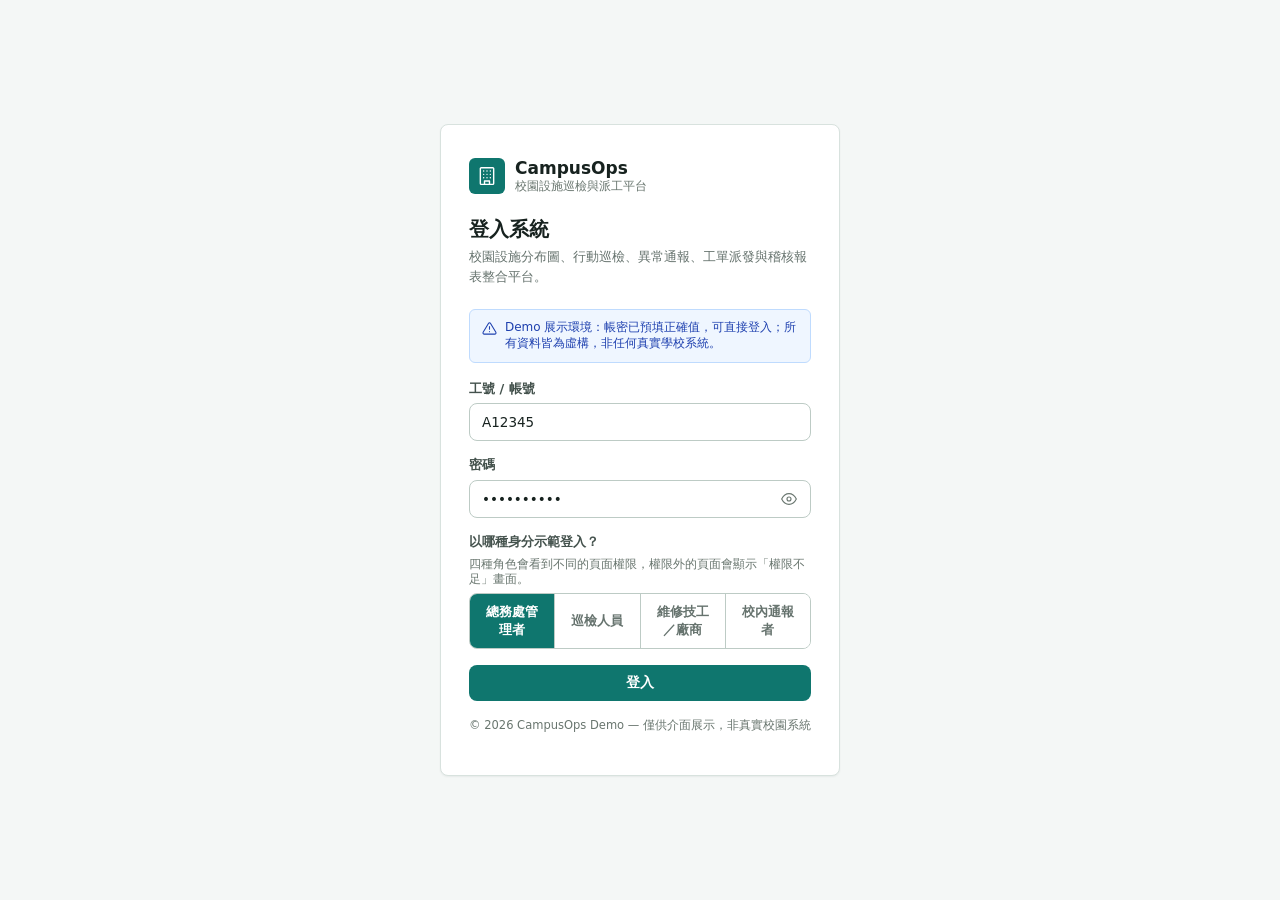
==== dashboard.html @ 9fc0cc45 "Add cache-busting to all shared assets; label mobile form controls Cache busting (all 9 pages, unifi" ====
<!DOCTYPE html>
<html lang="zh-Hant">
<head>
<meta charset="UTF-8">
<meta name="viewport" content="width=device-width, initial-scale=1.0">
<title>營運總覽 — CampusOps</title>
<link rel="icon" href="assets/favicon.svg" type="image/svg+xml">
<link rel="stylesheet" href="css/style.css?v=20260807b">
</head>
<body data-page="dashboard" data-roles="manager">
<a class="skip-link" href="#page-main">跳到主要內容</a>
<div class="app-shell">
  <div id="sidebar-mount"></div>
  <div class="main-col">
    <header class="topbar" id="topbar-mount" data-title="營運總覽" data-breadcrumb="Dashboard"></header>
    <div id="demo-banner-mount" class="demo-banner"></div>
    <main class="page" id="page-main" data-page-content>
      <div class="page-header">
        <div>
          <div class="page-title">營運總覽</div>
          <div class="page-subtitle">今日校園設施異常與工單處理狀況</div>
        </div>
        <div class="page-actions">
          <a class="btn btn-secondary" href="map.html">查看校園設施分布圖</a>
          <a class="btn btn-primary" href="reports.html">前往稽核與報表</a>
        </div>
      </div>

      <div class="stats-grid" id="stats-grid"></div>

      <div class="grid-3" style="margin-bottom:14px;">
        <div class="card">
          <div class="card-body">
            <div class="stat-label">SLA 達成率</div>
            <div class="stat-value" id="sla-rate-value" style="font-size:26px;margin-top:6px;">—</div>
            <div class="stat-foot mt-8">未逾期完成 ÷ 全部工單</div>
          </div>
        </div>
        <div class="card">
          <div class="card-body">
            <div class="stat-label">平均處理時間</div>
            <div class="stat-value" id="avg-handling-value" style="font-size:26px;margin-top:6px;">—</div>
            <div class="stat-foot mt-8">建立到完工驗收的平均耗時</div>
          </div>
        </div>
        <div class="card">
          <div class="card-body">
            <div class="stat-label">校園建築</div>
            <div class="stat-value" style="font-size:26px;margin-top:6px;">6 棟</div>
            <div class="stat-foot mt-8">涵蓋消防／照明／空調／水電／電梯／無障礙 6 大類設施</div>
          </div>
        </div>
      </div>

      <div class="grid-3 mb-16">
        <div class="card">
          <div class="card-header"><h3>近 7 日工單趨勢</h3></div>
          <div class="card-body" id="trend-chart"></div>
        </div>
        <div class="card">
          <div class="card-header"><h3>各建築物異常數量排名</h3><span class="text-faint text-sm">未結案</span></div>
          <div class="card-body" id="building-rank"></div>
        </div>
        <div class="card">
          <div class="card-header"><h3>設施類型分布</h3></div>
          <div class="card-body" id="facility-dist"></div>
        </div>
      </div>

      <div class="card">
        <div class="card-header"><h3>需要立即處理</h3><span class="text-faint text-sm">逾期／高風險／待驗收，依急迫程度排序</span></div>
        <div id="urgent-list"></div>
      </div>
    </main>
  </div>
  <div class="sidebar-scrim"></div>
</div>

<script src="js/main.js?v=20260807b"></script>
<script src="js/data.js?v=20260807b"></script>
<script src="js/shell.js?v=20260807b"></script>
<script>
(function () {
  "use strict";
  if (!window.CO_PAGE_ALLOWED) return;

  var CO = window.CO, D = window.CO_DATA, ico = CO.icon;
  var main = document.getElementById("page-main");
  var forcedState = CO.demoStateParam();

  if (forcedState === "loading") {
    main.innerHTML = CO.stateBlockHtml("loading");
    return;
  }
  if (forcedState === "error") {
    main.innerHTML = CO.stateBlockHtml("error", { message: "無法取得營運總覽資料，可能是後端服務暫時無回應。" });
    main.querySelector("[data-retry]").addEventListener("click", function () {
      var url = new URL(window.location.href); url.searchParams.delete("demo");
      window.location.href = url.pathname;
    });
    return;
  }

  var workOrders = forcedState === "empty" ? [] : D.load("workOrders");
  var isOpen = function (w) { return w.status !== "done" && w.status !== "rejected"; };
  var openCount = workOrders.filter(isOpen).length;
  var overdueCount = workOrders.filter(function (w) { return w.riskLevel === "overdue"; }).length;
  var highRiskCount = workOrders.filter(function (w) { return w.riskLevel === "high"; }).length;
  var doneCount = workOrders.filter(function (w) { return w.status === "done"; }).length;
  var slaRate = workOrders.length ? Math.round(((workOrders.length - overdueCount) / workOrders.length) * 100) : 0;

  var doneDurations = workOrders.filter(function (w) { return w.status === "done"; }).map(function (w) {
    var doneEntry = w.history[w.history.length - 1];
    return (new Date(doneEntry.time) - new Date(w.createdAt)) / 3600000; // hours
  });
  var avgHours = doneDurations.length ? (doneDurations.reduce(function (a, b) { return a + b; }, 0) / doneDurations.length) : 0;
  var avgHandling = avgHours >= 24 ? (avgHours / 24).toFixed(1) + " 天" : Math.round(avgHours) + " 小時";

  // ---------- stat cards ----------
  document.getElementById("stats-grid").innerHTML = [
    { tone: "neutral", icon: "workorder", label: "待處理工單", value: openCount, foot: "尚未結案（含待分派／處理中／待驗收）" },
    { tone: "danger", icon: "alertOctagon", label: "逾期工單", value: overdueCount, foot: "已超過 SLA 期限，需優先處理" },
    { tone: "risk", icon: "alertTriangle", label: "高風險工單", value: highRiskCount, foot: "涉及安全疑慮，建議加派資源" },
    { tone: "success", icon: "checkCircle", label: "已完成工單", value: doneCount, foot: "已驗收結案" }
  ].map(function (s) {
    return (
      '<div class="stat-card tone-' + s.tone + '">' +
      '<div class="stat-top"><span class="stat-label">' + s.label + '</span><span class="stat-icon">' + ico(s.icon) + "</span></div>" +
      '<div class="stat-value">' + s.value + '</div>' +
      '<div class="stat-foot">' + s.foot + "</div>" +
      "</div>"
    );
  }).join("");

  document.getElementById("sla-rate-value").textContent = workOrders.length ? slaRate + "%" : "—";
  document.getElementById("avg-handling-value").textContent = doneDurations.length ? avgHandling : "—";

  // ---------- building ranking ----------
  var byBuilding = {};
  D.BUILDINGS.forEach(function (b) { byBuilding[b.id] = 0; });
  workOrders.filter(isOpen).forEach(function (w) { byBuilding[w.buildingId] = (byBuilding[w.buildingId] || 0) + 1; });
  var rankRows = D.BUILDINGS.map(function (b) { return { name: b.name, count: byBuilding[b.id] || 0 }; }).sort(function (a, b) { return b.count - a.count; });
  var maxCount = Math.max.apply(null, rankRows.map(function (r) { return r.count; }).concat([1]));

  var rankMount = document.getElementById("building-rank");
  if (!workOrders.length) {
    rankMount.innerHTML = CO.stateBlockHtml("empty", { message: "目前沒有任何工單資料。" });
  } else {
    rankMount.innerHTML = rankRows.map(function (r, i) {
      var pct = Math.round((r.count / maxCount) * 100);
      return (
        '<div style="margin-bottom:12px;">' +
        '<div class="flex justify-between text-sm" style="margin-bottom:5px;"><span style="font-weight:600;">' + (i + 1) + ". " + r.name + '</span><span class="text-muted">' + r.count + ' 件</span></div>' +
        '<div style="height:8px;border-radius:5px;background:var(--color-surface-sunken);overflow:hidden;"><div style="height:100%;width:' + pct + '%;border-radius:5px;background:#2563eb;"></div></div>' +
        "</div>"
      );
    }).join("");
  }

  // ---------- facility type distribution (categorical, fixed order) ----------
  var facCounts = D.FACILITY_TYPES.map(function (f) {
    return { id: f.id, name: f.name, swatch: f.swatch, count: workOrders.filter(function (w) { return w.facilityType === f.id; }).length };
  });
  var facTotal = facCounts.reduce(function (a, b) { return a + b.count; }, 0) || 1;
  var facMount = document.getElementById("facility-dist");
  if (!workOrders.length) {
    facMount.innerHTML = CO.stateBlockHtml("empty", { message: "目前沒有任何工單資料。" });
  } else {
    var barSegments = facCounts.map(function (f) {
      var pct = (f.count / facTotal) * 100;
      return pct > 0 ? '<div title="' + f.name + " " + f.count + '筆" style="width:' + pct + '%;background:' + f.swatch + ';height:100%;"></div>' : "";
    }).join("");
    var legendItems = facCounts.map(function (f) {
      return '<div class="lg-item"><span class="lg-swatch" style="background:' + f.swatch + ';"></span>' + f.name + ' <span class="text-faint">(' + f.count + ')</span></div>';
    }).join("");
    facMount.innerHTML =
      '<div style="display:flex;height:22px;border-radius:6px;overflow:hidden;background:var(--color-surface-sunken);">' + barSegments + "</div>" +
      '<div class="chart-legend">' + legendItems + "</div>";
  }

  // ---------- 7-day trend (SVG line chart: created vs completed) ----------
  var days = [];
  for (var i = 6; i >= 0; i--) {
    var d = new Date(); d.setHours(0, 0, 0, 0); d.setDate(d.getDate() - i);
    days.push(d);
  }
  function sameDay(a, b) { return a.getFullYear() === b.getFullYear() && a.getMonth() === b.getMonth() && a.getDate() === b.getDate(); }
  var createdSeries = days.map(function (d) { return workOrders.filter(function (w) { return sameDay(new Date(w.createdAt), d); }).length; });
  var completedSeries = days.map(function (d) {
    return workOrders.filter(function (w) {
      if (w.status !== "done") return false;
      var doneEntry = w.history[w.history.length - 1];
      return sameDay(new Date(doneEntry.time), d);
    }).length;
  });

  var trendMount = document.getElementById("trend-chart");
  if (!workOrders.length) {
    trendMount.innerHTML = CO.stateBlockHtml("empty", { message: "目前沒有可繪製的趨勢資料。" });
  } else {
    renderTrendChart(trendMount, days, createdSeries, completedSeries);
  }

  function renderTrendChart(mount, days, s1, s2) {
    var W = 560, H = 200, padL = 28, padR = 12, padT = 14, padB = 26;
    var maxVal = Math.max.apply(null, s1.concat(s2).concat([3]));
    var stepX = (W - padL - padR) / (days.length - 1);
    function yFor(v) { return padT + (H - padT - padB) * (1 - v / maxVal); }
    function pathFor(series) {
      return series.map(function (v, i) { return (i === 0 ? "M" : "L") + (padL + i * stepX) + "," + yFor(v); }).join(" ");
    }
    var gridLines = "";
    var ticks = 4;
    for (var g = 0; g <= ticks; g++) {
      var val = Math.round((maxVal / ticks) * g);
      var y = yFor(val);
      gridLines += '<line class="chart-grid-line" x1="' + padL + '" x2="' + (W - padR) + '" y1="' + y + '" y2="' + y + '"/>';
      gridLines += '<text class="chart-axis-label" x="2" y="' + (y + 3) + '">' + val + "</text>";
    }
    var xLabels = days.map(function (d, i) {
      return '<text class="chart-axis-label" x="' + (padL + i * stepX) + '" y="' + (H - 6) + '" text-anchor="middle">' + (d.getMonth() + 1) + "/" + d.getDate() + "</text>";
    }).join("");
    var dots1 = s1.map(function (v, i) { return '<circle cx="' + (padL + i * stepX) + '" cy="' + yFor(v) + '" r="3.5" fill="#2563eb" data-i="' + i + '" data-series="1"/>'; }).join("");
    var dots2 = s2.map(function (v, i) { return '<circle cx="' + (padL + i * stepX) + '" cy="' + yFor(v) + '" r="3.5" fill="#15803d" data-i="' + i + '" data-series="2"/>'; }).join("");

    mount.innerHTML =
      '<div class="chart-wrap"><svg viewBox="0 0 ' + W + " " + H + '" width="100%" height="200" role="img" aria-label="近 7 日工單建立與完成趨勢">' +
      gridLines + xLabels +
      '<path d="' + pathFor(s1) + '" fill="none" stroke="#2563eb" stroke-width="2" stroke-linecap="round" stroke-linejoin="round"/>' +
      '<path d="' + pathFor(s2) + '" fill="none" stroke="#15803d" stroke-width="2" stroke-linecap="round" stroke-linejoin="round"/>' +
      dots1 + dots2 +
      "</svg>" +
      '<div class="chart-tooltip" id="trend-tooltip"></div>' +
      '</div>' +
      '<div class="chart-legend"><div class="lg-item"><span class="lg-swatch" style="background:#2563eb;"></span>新建立工單</div><div class="lg-item"><span class="lg-swatch" style="background:#15803d;"></span>完成結案</div></div>' +
      '<table class="hidden" id="trend-table"><caption>近 7 日工單建立與完成趨勢（資料表）</caption><thead><tr><th>日期</th><th>新建立</th><th>完成結案</th></tr></thead><tbody>' +
      days.map(function (d, i) { return "<tr><td>" + (d.getMonth() + 1) + "/" + d.getDate() + "</td><td>" + s1[i] + "</td><td>" + s2[i] + "</td></tr>"; }).join("") +
      "</tbody></table>";

    var tooltip = document.getElementById("trend-tooltip");
    mount.querySelectorAll("circle").forEach(function (c) {
      c.addEventListener("mouseenter", function () {
        var idx = +c.getAttribute("data-i");
        var series = c.getAttribute("data-series") === "1" ? "新建立" : "完成結案";
        var val = c.getAttribute("data-series") === "1" ? s1[idx] : s2[idx];
        var d = days[idx];
        tooltip.textContent = (d.getMonth() + 1) + "/" + d.getDate() + " · " + series + " " + val + " 件";
        tooltip.classList.add("show");
        var rect = mount.querySelector("svg").getBoundingClientRect();
        var wrapRect = mount.getBoundingClientRect();
        var cx = c.cx.baseVal.value / W * rect.width;
        var cy = c.cy.baseVal.value / H * rect.height;
        tooltip.style.left = Math.min(cx + 8, wrapRect.width - 140) + "px";
        tooltip.style.top = Math.max(cy - 34, 0) + "px";
      });
      c.addEventListener("mouseleave", function () { tooltip.classList.remove("show"); });
    });
  }

  // ---------- immediate action list ----------
  var urgent = workOrders.filter(function (w) { return w.riskLevel === "overdue" || (w.riskLevel === "high" && w.status !== "done") || w.status === "review" || w.status === "rejected"; })
    .sort(function (a, b) {
      var rank = { overdue: 0, high: 1, caution: 2, normal: 3 };
      return rank[a.riskLevel] - rank[b.riskLevel];
    }).slice(0, 8);

  var urgentMount = document.getElementById("urgent-list");
  if (!urgent.length) {
    urgentMount.innerHTML = '<div class="card-body">' + CO.stateBlockHtml("empty", { icon: "checkCircle", title: "目前沒有需要立即處理的事項", message: forcedState === "empty" ? "目前沒有任何工單資料。" : "所有逾期與高風險工單皆已妥善處理。" }) + "</div>";
  } else {
    var rowsHtml = urgent.map(function (w) {
      var risk = D.RISK_LEVELS[w.riskLevel], status = D.STATUS_META[w.status];
      return (
        '<tr class="row-link" data-row-id="' + w.id + '">' +
        '<td data-label="工單編號"><span class="cell-mono">' + w.id + "</span></td>" +
        '<td data-label="標題 / 位置"><span class="cell-primary">' + w.title + '</span><div class="cell-muted">' + w.buildingName + " " + w.floor + " " + w.location + "</div></td>" +
        '<td data-label="類型">' + w.facilityLabel + "</td>" +
        '<td data-label="風險"><span class="badge ' + risk.badge + '"><span class="dot"></span>' + risk.label + "</span></td>" +
        '<td data-label="狀態"><span class="badge ' + status.badge + '">' + status.label + "</span></td>" +
        '<td data-label="SLA 期限">' + D.fmtDate(w.slaDueAt) + "</td>" +
        "</tr>"
      );
    }).join("");
    urgentMount.innerHTML =
      '<div class="table-scroll"><table class="data-table table-responsive-stack">' +
      "<thead><tr><th>工單編號</th><th>標題 / 位置</th><th>類型</th><th>風險</th><th>狀態</th><th>SLA 期限</th></tr></thead>" +
      "<tbody>" + rowsHtml + "</tbody>" +
      "</table></div>";
    urgentMount.querySelectorAll("tr.row-link").forEach(function (tr) {
      tr.addEventListener("click", function () { window.location.href = "workorder-detail.html?id=" + tr.getAttribute("data-row-id"); });
    });
  }
})();
</script>
</body>
</html>
---- css/style.css ----
/* ==========================================================================
   CampusOps — 校園設施巡檢與派工平台
   Design tokens & shared components
   ========================================================================== */

:root {
  color-scheme: light;

  /* Neutral surfaces — quiet, government/B2B feel. Light mode is the sole,
     unconditional default (no prefers-color-scheme auto-switch) so the
     brand reads consistently regardless of a visitor's OS setting; the
     [data-theme="dark"] block below is kept only as a manual-override hook
     for a possible future in-app toggle. */
  --color-bg: #f4f7f6;
  --color-surface: #ffffff;
  --color-surface-sunken: #eef3f1;
  --color-border: #d8e2de;
  --color-border-strong: #bdcbc5;

  /* Text */
  --color-text: #17221f;
  --color-text-soft: #44524d;
  --color-text-muted: #66736e;
  /* One step darker than the brief's literal #82908b (3.3:1 on white) so
     small faint text — table headers, captions, timestamps — still clears
     WCAG AA 4.5:1; same hue, same "most receded" role in the ramp. */
  --color-text-faint: #69766f;
  --color-text-on-primary: #ffffff;

  /* Brand — #0F766E is the ONE primary action color (buttons, links, active
     nav/selection state, focus rings on interactive brand controls).
     Deliberately not used as ambient background filler across cards/icons/
     panels — see --color-neutral-bg for that instead. */
  --color-primary: #0f766e;
  --color-primary-hover: #115e59;
  --color-primary-active: #134e4a;
  --color-primary-soft: #ccfbf1;
  --color-primary-soft-border: #99e6d9;
  --color-primary-soft-ink: #115e59;

  /* Status palette — reserved. Red/orange/yellow ONLY for danger/overdue/
     warning states. Blue carries charts, links and informational/focus
     states instead of green, so green stays legible as the one brand color. */
  --color-neutral: #57635e;
  --color-neutral-bg: #eceeed;
  --color-info: #2563eb;
  --color-info-bg: #eff6ff;
  --color-info-border: #bfdbfe;
  --color-info-ink: #1e40af;
  --color-caution: #b45309;
  --color-caution-bg: #fffbeb;
  --color-caution-border: #fde68a;
  --color-caution-dot: var(--color-caution);
  --color-risk: #c2410c;
  --color-risk-bg: #fff7ed;
  --color-risk-border: #fed7aa;
  --color-risk-dot: var(--color-risk);
  --color-danger: #b91c1c;
  --color-danger-bg: #fef2f2;
  --color-danger-border: #fecaca;
  --color-danger-dot: var(--color-danger);
  --color-success: #15803d;
  --color-success-bg: #f0fdf4;
  --color-success-border: #bbf7d0;
  --color-success-dot: var(--color-success);
  --color-violet: #5b4b93;
  --color-violet-bg: #ece9f6;
  --color-violet-border: #d8d1ee;

  --sidebar-width: 248px;
  --sidebar-width-collapsed: 76px;
  --header-height: 60px;

  /* Sidebar is a fixed dark-green identity, independent of the light/dark
     content theme — it never flips, so these are plain values, not
     re-declared per mode. */
  --color-sidebar: #0b3a35;
  --color-sidebar-hover: #124a43;
  --color-sidebar-active: #0f766e;
  --color-sidebar-text: #eaf6f4;
  --color-sidebar-text-soft: #cfe9e4;
  --color-sidebar-text-muted: #86b8b0;
  --color-sidebar-border: rgba(255, 255, 255, 0.09);

  --radius-sm: 4px;
  --radius-md: 6px;
  --radius-lg: 8px;
  --shadow-card: 0 1px 2px rgba(20, 32, 28, 0.06);
  --shadow-popover: 0 8px 24px rgba(20, 32, 28, 0.12);

  --font-ui: "Inter", "PingFang TC", "Noto Sans TC", "Microsoft JhengHei", system-ui, sans-serif;
  --font-mono: "JetBrains Mono", Menlo, monospace;
}

/* Manual dark-mode hook (not auto-activated — see note above). Kept in sync
   with the brand in case an in-app theme toggle is added later. */
:root[data-theme="dark"] {
  color-scheme: dark;
  --color-bg: #141a18;
  --color-surface: #1b2320;
  --color-surface-sunken: #171d1b;
  --color-border: #2a332f;
  --color-border-strong: #3a453f;
  --color-text: #eef2f0;
  --color-text-soft: #cdd6d2;
  --color-text-muted: #a1aca6;
  --color-text-faint: #8b9994;
  --color-primary: #2dd4bf;
  --color-primary-hover: #14b8a6;
  --color-primary-active: #0b3a35;
  --color-primary-soft: #0f2b28;
  --color-primary-soft-border: #1f4a44;
  --color-primary-soft-ink: #93e6da;
  --color-neutral: #a1aca6;
  --color-neutral-bg: #232b28;
  --color-info: #60a5fa;
  --color-info-bg: #16233d;
  --color-info-border: #24406b;
  --color-info-ink: #bfdbfe;
  --color-caution: #e6b64a;
  --color-caution-bg: #332a13;
  --color-caution-border: #5c471f;
  --color-caution-dot: var(--color-caution);
  --color-risk: #ef9463;
  --color-risk-bg: #3a2415;
  --color-risk-border: #5c3a24;
  --color-risk-dot: var(--color-risk);
  --color-danger: #f08a86;
  --color-danger-bg: #3a1c1b;
  --color-danger-border: #5c2d2b;
  --color-danger-dot: var(--color-danger);
  --color-success: #5fce9a;
  --color-success-bg: #17301f;
  --color-success-border: #285039;
  --color-success-dot: var(--color-success);
  --color-violet: #a79bdc;
  --color-violet-bg: #262040;
  --color-violet-border: #3c3260;
}

* { box-sizing: border-box; }
html { -webkit-text-size-adjust: 100%; }

body {
  margin: 0;
  font-family: var(--font-ui);
  color: var(--color-text);
  background: var(--color-bg);
  -webkit-font-smoothing: antialiased;
  line-height: 1.3;
}

a { color: inherit; text-decoration: none; }
button { font-family: inherit; }
img { max-width: 100%; display: block; }
ul { list-style: none; margin: 0; padding: 0; }
svg { display: block; }
p { margin: 0 0 8px; line-height: 1.55; }
h1, h2, h3, h4 { margin: 0; line-height: 1.35; }

.skip-link {
  position: absolute;
  left: -9999px;
  top: 0;
  background: var(--color-primary);
  color: #fff;
  padding: 10px 16px;
  border-radius: 0 0 var(--radius-lg) 0;
  z-index: 300;
}
.skip-link:focus { left: 0; }

/* ---------- App shell ---------- */

.app-shell { min-height: 100vh; display: flex; }

/* Sidebar is a fixed dark-green identity (see --sidebar-* tokens) — it does
   NOT follow the light/dark content theme, by design: it's the one constant
   anchor while the main workspace stays light gray/white. */
.sidebar {
  position: fixed;
  inset: 0 auto 0 0;
  width: var(--sidebar-width);
  background: var(--color-sidebar);
  border-right: 1px solid var(--color-sidebar-border);
  display: flex;
  flex-direction: column;
  z-index: 40;
  transition: width 0.2s ease;
  overflow: hidden;
}
body.sidebar-collapsed .sidebar { width: var(--sidebar-width-collapsed); }

.sidebar-brand {
  height: var(--header-height);
  display: flex;
  align-items: center;
  gap: 10px;
  padding: 0 20px;
  border-bottom: 1px solid var(--color-sidebar-border);
  flex-shrink: 0;
  overflow: hidden;
}
.sidebar-brand .brand-mark {
  width: 30px; height: 30px; border-radius: var(--radius-md);
  background: var(--color-sidebar-active); color: #fff;
  display: flex; align-items: center; justify-content: center;
  flex-shrink: 0;
}
.sidebar-brand .brand-mark svg { width: 18px; height: 18px; }
.sidebar-brand .brand-text { font-size: 16px; font-weight: 700; white-space: nowrap; letter-spacing: 0.2px; color: var(--color-sidebar-text); }
.sidebar-brand .brand-sub { font-size: 11px; color: var(--color-sidebar-text-muted); white-space: nowrap; }
body.sidebar-collapsed .brand-text,
body.sidebar-collapsed .brand-sub { display: none; }

.sidebar-nav { flex: 1; overflow-y: auto; overflow-x: hidden; padding: 12px; display: flex; flex-direction: column; gap: 2px; }
.sidebar-section-label {
  font-size: 11px; font-weight: 600; color: var(--color-sidebar-text-muted);
  text-transform: uppercase; letter-spacing: 0.06em;
  padding: 14px 12px 6px;
}
body.sidebar-collapsed .sidebar-section-label { display: none; }

.sidebar-link {
  display: flex; align-items: center; gap: 12px;
  height: 38px; padding: 0 12px;
  border-radius: var(--radius-md);
  font-size: 14px; color: var(--color-sidebar-text-soft);
  cursor: pointer; white-space: nowrap; position: relative;
}
.sidebar-link:hover { background: var(--color-sidebar-hover); color: var(--color-sidebar-text); }
.sidebar-link svg { flex-shrink: 0; width: 18px; height: 18px; }
.sidebar-link.active {
  background: var(--color-sidebar-active);
  color: #fff;
  font-weight: 600;
}
.sidebar-link .lock-flag {
  margin-left: auto; width: 14px; height: 14px; color: var(--color-sidebar-text-muted); flex-shrink: 0;
}
.sidebar-link.active .lock-flag { color: rgba(255,255,255,0.75); }
body.sidebar-collapsed .sidebar-link span:not(.lock-flag),
body.sidebar-collapsed .sidebar-link .lock-flag { display: none; }
body.sidebar-collapsed .sidebar-link { justify-content: center; }

.sidebar-foot { border-top: 1px solid var(--color-sidebar-border); padding: 8px; flex-shrink: 0; }
.sidebar-foot .sidebar-link { color: var(--color-sidebar-text-soft); }
.sidebar-foot .sidebar-link:hover { background: var(--color-sidebar-hover); color: var(--color-sidebar-text); }

.main-col { flex: 1; margin-left: var(--sidebar-width); display: flex; flex-direction: column; min-width: 0; transition: margin-left 0.2s ease; }
body.sidebar-collapsed .main-col { margin-left: var(--sidebar-width-collapsed); }

.topbar {
  height: var(--header-height);
  background: var(--color-surface);
  border-bottom: 1px solid var(--color-border);
  display: flex; align-items: center;
  padding: 0 20px;
  position: sticky; top: 0; z-index: 30;
  gap: 16px;
}
.topbar-inner { display: flex; align-items: center; justify-content: space-between; width: 100%; gap: 16px; }
.topbar-left { display: flex; align-items: center; gap: 12px; min-width: 0; }
.topbar-right { display: flex; align-items: center; gap: 10px; flex-shrink: 0; }

.sidebar-toggle, .icon-btn {
  width: 34px; height: 34px; border-radius: var(--radius-md);
  border: 1px solid var(--color-border); background: var(--color-surface);
  display: flex; align-items: center; justify-content: center;
  color: var(--color-text-soft); cursor: pointer; flex-shrink: 0; position: relative;
}
.sidebar-toggle:hover, .icon-btn:hover { background: var(--color-surface-sunken); }
.icon-btn svg { width: 17px; height: 17px; }

.page-heading { display: flex; flex-direction: column; min-width: 0; }
.page-heading h1 { font-size: 16px; font-weight: 700; white-space: nowrap; overflow: hidden; text-overflow: ellipsis; }
.page-heading .breadcrumb { font-size: 12px; color: var(--color-text-faint); }

.badge-dot {
  position: absolute; top: 6px; right: 6px; width: 7px; height: 7px;
  border-radius: 50%; background: var(--color-danger-dot); border: 1.5px solid var(--color-surface);
}

.role-switcher { position: relative; }
.role-chip {
  display: flex; align-items: center; gap: 8px;
  height: 34px; padding: 0 10px 0 4px;
  border: 1px solid var(--color-border); border-radius: var(--radius-lg);
  background: var(--color-surface); cursor: pointer; font-size: 13px;
}
.role-chip .avatar {
  width: 26px; height: 26px; border-radius: var(--radius-sm);
  background: var(--color-neutral-bg); color: var(--color-text-soft);
  display: flex; align-items: center; justify-content: center; font-size: 12px; font-weight: 700;
  flex-shrink: 0;
}
.role-chip .role-name { font-weight: 600; white-space: nowrap; }
.role-chip .role-title { color: var(--color-text-faint); font-size: 11px; white-space: nowrap; }
.role-menu {
  position: absolute; top: calc(100% + 6px); right: 0; width: 258px;
  background: var(--color-surface); border: 1px solid var(--color-border);
  border-radius: var(--radius-lg); box-shadow: var(--shadow-popover);
  padding: 6px; z-index: 60; display: none;
}
.role-menu.open { display: block; }
.role-menu-label { font-size: 11px; color: var(--color-text-faint); padding: 8px 10px 4px; text-transform: uppercase; letter-spacing: 0.05em; }
.role-menu-item {
  display: flex; align-items: flex-start; gap: 10px; width: 100%; text-align: left;
  padding: 8px 10px; border-radius: var(--radius-md); border: none; background: none; cursor: pointer;
}
.role-menu-item:hover { background: var(--color-surface-sunken); }
.role-menu-item.active { background: var(--color-primary-soft); }
.role-menu-item .r-name { font-size: 13px; font-weight: 600; color: var(--color-text); }
.role-menu-item .r-desc { font-size: 11.5px; color: var(--color-text-faint); margin-top: 1px; }
.role-menu-item svg { width: 16px; height: 16px; margin-top: 2px; color: var(--color-text-muted); flex-shrink: 0; }
.role-menu-item.active svg { color: var(--color-primary-hover); }

/* ---------- Demo banner ---------- */
/* Uses the blue info accent, not brand green — it's an informational
   notice, not a primary action, and keeps green from bleeding into every
   page's very first pixels. */
.demo-banner {
  background: var(--color-info-bg);
  border-bottom: 1px solid var(--color-info-border);
  color: var(--color-info-ink);
  font-size: 12.5px;
  padding: 8px 20px;
  display: flex; align-items: center; gap: 14px; flex-wrap: wrap;
}
.demo-banner svg { width: 15px; height: 15px; flex-shrink: 0; color: var(--color-info-ink); }
.demo-banner .db-text { flex: 1; min-width: 200px; }
.demo-banner .db-tests { display: flex; align-items: center; gap: 6px; flex-wrap: wrap; }
.demo-banner .db-tests span { color: var(--color-info-ink); font-weight: 600; }
.demo-banner .db-tests a {
  border: 1px solid var(--color-info-border); border-radius: var(--radius-sm);
  padding: 2px 8px; font-size: 11.5px; background: var(--color-surface); color: var(--color-info-ink);
}
.demo-banner .db-tests a:hover { background: var(--color-info-bg); }
.demo-banner .demo-mode-switcher { flex-shrink: 0; }
.demo-banner .demo-mode-switcher .role-chip {
  height: 26px; padding: 0 8px; gap: 6px; border-color: var(--color-info-border);
  background: var(--color-surface); color: var(--color-info-ink); font-weight: 600; font-size: 12px;
}
.demo-banner .demo-mode-switcher .role-chip svg { width: 14px; height: 14px; }
.demo-banner .demo-mode-switcher .role-chip:hover { background: var(--color-info-bg); }
.demo-banner .demo-mode-switcher .role-menu { right: 0; }

/* ---------- Page layout ---------- */

.page { padding: 24px 28px 48px; flex: 1; width: 100%; }
.page-header { display: flex; align-items: flex-end; justify-content: space-between; gap: 16px; margin-bottom: 20px; flex-wrap: wrap; }
.page-title { font-size: 22px; font-weight: 700; }
.page-subtitle { font-size: 13px; color: var(--color-text-muted); margin-top: 4px; }
.page-actions { display: flex; gap: 10px; flex-wrap: wrap; }

.section-title { font-size: 15px; font-weight: 700; margin-bottom: 12px; }

/* ---------- Buttons ---------- */

.btn {
  display: inline-flex; align-items: center; justify-content: center; gap: 8px;
  height: 36px; padding: 0 16px; border-radius: var(--radius-lg);
  font-size: 13.5px; font-weight: 600; cursor: pointer; border: 1px solid transparent;
  white-space: nowrap; transition: background 0.12s ease, border-color 0.12s ease;
}
.btn svg { width: 15px; height: 15px; }
.btn:disabled { opacity: 0.5; cursor: not-allowed; }
.btn-primary { background: var(--color-primary); color: #fff; }
.btn-primary:hover:not(:disabled) { background: var(--color-primary-hover); }
.btn-secondary { background: var(--color-surface); border-color: var(--color-border-strong); color: var(--color-text); }
.btn-secondary:hover:not(:disabled) { background: var(--color-surface-sunken); }
.btn-ghost { background: none; color: var(--color-text-soft); }
.btn-ghost:hover:not(:disabled) { background: var(--color-surface-sunken); }
.btn-danger { background: var(--color-danger); color: #fff; }
.btn-danger:hover:not(:disabled) { background: #941f19; }
.btn-sm { height: 30px; padding: 0 12px; font-size: 12.5px; border-radius: var(--radius-md); }
.btn-block { width: 100%; }
.btn-icon-only { width: 36px; padding: 0; }

/* ---------- Forms ---------- */

.field { display: flex; flex-direction: column; gap: 6px; margin-bottom: 16px; }
.field label { font-size: 13px; font-weight: 600; color: var(--color-text-soft); }
.field .hint { font-size: 11.5px; color: var(--color-text-faint); }
.field .error-msg { font-size: 11.5px; color: var(--color-danger); display: none; align-items: center; gap: 4px; }
.field.has-error .error-msg { display: flex; }
.field.has-error input, .field.has-error select, .field.has-error textarea { border-color: var(--color-danger); }

input[type="text"], input[type="password"], input[type="search"], input[type="date"],
input[type="number"], input[type="email"], select, textarea {
  height: 38px; padding: 0 12px; border-radius: var(--radius-lg);
  border: 1px solid var(--color-border-strong); background: var(--color-surface);
  font-size: 13.5px; color: var(--color-text); width: 100%; font-family: inherit;
}
textarea { height: auto; padding: 10px 12px; min-height: 84px; resize: vertical; }
input:focus, select:focus, textarea:focus { outline: 2px solid var(--color-info); outline-offset: 1px; border-color: var(--color-info); }
input::placeholder, textarea::placeholder { color: var(--color-text-faint); }

.select-wrap { position: relative; }
.select-wrap svg { position: absolute; right: 10px; top: 50%; transform: translateY(-50%); width: 16px; height: 16px; color: var(--color-text-faint); pointer-events: none; }
.select-wrap select { appearance: none; padding-right: 32px; }

.checkbox-row { display: flex; align-items: center; gap: 8px; font-size: 13.5px; }
.checkbox-row input[type="checkbox"] { width: 16px; height: 16px; accent-color: var(--color-primary); }

.segmented { display: flex; border: 1px solid var(--color-border-strong); border-radius: var(--radius-lg); overflow: hidden; }
.segmented button {
  flex: 1; padding: 9px 12px; border: none; background: var(--color-surface); font-size: 13px; font-weight: 600;
  color: var(--color-text-muted); cursor: pointer; border-right: 1px solid var(--color-border-strong);
  display: flex; align-items: center; justify-content: center; gap: 6px;
}
.segmented button:last-child { border-right: none; }
.segmented button.active { background: var(--color-primary); color: #fff; }
.segmented button.seg-danger.active { background: var(--color-danger); }
.segmented button svg { width: 15px; height: 15px; }

/* ---------- Cards & stat tiles ---------- */

.card {
  background: var(--color-surface); border: 1px solid var(--color-border);
  border-radius: var(--radius-lg); box-shadow: var(--shadow-card);
}
.card-pad { padding: 18px; }
.card-header { display: flex; align-items: center; justify-content: space-between; padding: 16px 18px; border-bottom: 1px solid var(--color-border); gap: 10px; flex-wrap: wrap; }
.card-header h2, .card-header h3 { font-size: 14.5px; font-weight: 700; }
.card-body { padding: 18px; }

.stats-grid { display: grid; grid-template-columns: repeat(4, 1fr); gap: 14px; margin-bottom: 20px; }
.stat-card {
  background: var(--color-surface); border: 1px solid var(--color-border); border-radius: var(--radius-lg);
  padding: 16px 18px; box-shadow: var(--shadow-card); min-height: 108px;
  display: flex; flex-direction: column; justify-content: space-between; gap: 10px;
}
.stat-card .stat-top { display: flex; align-items: center; justify-content: space-between; }
.stat-card .stat-label { font-size: 12.5px; color: var(--color-text-muted); font-weight: 600; }
.stat-card .stat-icon { width: 30px; height: 30px; border-radius: var(--radius-md); display: flex; align-items: center; justify-content: center; flex-shrink: 0; }
.stat-card .stat-icon svg { width: 16px; height: 16px; }
.stat-card .stat-value { font-size: 27px; font-weight: 800; letter-spacing: -0.01em; }
.stat-card .stat-foot { font-size: 12px; color: var(--color-text-faint); display: flex; align-items: center; gap: 5px; }
.stat-card.tone-neutral .stat-icon { background: var(--color-neutral-bg); color: var(--color-text-soft); }
.stat-card.tone-caution .stat-icon { background: var(--color-caution-bg); color: var(--color-caution); }
.stat-card.tone-risk .stat-icon { background: var(--color-risk-bg); color: var(--color-risk); }
.stat-card.tone-danger .stat-icon { background: var(--color-danger-bg); color: var(--color-danger); }
.stat-card.tone-success .stat-icon { background: var(--color-success-bg); color: var(--color-success); }
.delta-up { color: var(--color-danger); }
.delta-down { color: var(--color-success); }

.grid-2 { display: grid; grid-template-columns: 1.5fr 1fr; gap: 14px; }
/* Dashboard's two-column rows: size each card to its own content instead of
   stretching the shorter card (e.g. 設施類型分布) up to match a taller sibling
   (e.g. 需要立即處理's list) — that stretch was the source of large dead
   whitespace inside the shorter card. */
body[data-page="dashboard"] .grid-2 { align-items: start; }
.grid-3 { display: grid; grid-template-columns: repeat(3, 1fr); gap: 14px; }

/* ---------- Badges / pills ---------- */

.badge {
  display: inline-flex; align-items: center; gap: 5px;
  font-size: 11.5px; font-weight: 700; padding: 3px 9px; border-radius: 999px;
  white-space: nowrap; line-height: 1.6;
}
.badge svg, .badge .dot { width: 7px; height: 7px; border-radius: 50%; flex-shrink: 0; }
.badge .dot { display: inline-block; }

/* Every status badge carries a matching 1px border, not just a tinted fill —
   keeps the quiet, outlined B2B look consistent with cards/inputs. */
.badge-neutral { background: var(--color-neutral-bg); color: var(--color-text-soft); border: 1px solid var(--color-border-strong); }
.badge-neutral .dot { background: var(--color-text-faint); }
.badge-info { background: var(--color-info-bg); color: var(--color-info); border: 1px solid var(--color-info-border); }
.badge-info .dot { background: var(--color-info); }
.badge-caution { background: var(--color-caution-bg); color: var(--color-caution); border: 1px solid var(--color-caution-border); }
.badge-caution .dot { background: var(--color-caution-dot); }
.badge-risk { background: var(--color-risk-bg); color: var(--color-risk); border: 1px solid var(--color-risk-border); }
.badge-risk .dot { background: var(--color-risk-dot); }
.badge-danger { background: var(--color-danger-bg); color: var(--color-danger); border: 1px solid var(--color-danger-border); }
.badge-danger .dot { background: var(--color-danger-dot); }
.badge-success { background: var(--color-success-bg); color: var(--color-success); border: 1px solid var(--color-success-border); }
.badge-success .dot { background: var(--color-success-dot); }
.badge-violet { background: var(--color-violet-bg); color: var(--color-violet); border: 1px solid var(--color-violet-border); }
.badge-violet .dot { background: var(--color-violet); }
.badge-primary { background: var(--color-primary-soft); color: var(--color-primary-hover); border: 1px solid var(--color-primary-soft-border); }
.badge-primary .dot { background: var(--color-primary); }

.badge-lg { font-size: 12.5px; padding: 5px 12px; }

/* ---------- Tables ---------- */

.table-toolbar { display: flex; align-items: center; justify-content: space-between; gap: 12px; flex-wrap: wrap; padding: 14px 18px; border-bottom: 1px solid var(--color-border); }
.table-search { position: relative; width: 260px; max-width: 100%; }
.table-search svg { position: absolute; left: 10px; top: 50%; transform: translateY(-50%); width: 15px; height: 15px; color: var(--color-text-faint); }
.table-search input { padding-left: 32px; }
.table-filters { display: flex; gap: 8px; flex-wrap: wrap; align-items: center; }
.table-filters select { height: 34px; font-size: 12.5px; padding: 0 28px 0 10px; width: auto; min-width: 108px; }
.table-count { font-size: 12px; color: var(--color-text-faint); white-space: nowrap; }

.table-scroll { overflow-x: auto; }
table.data-table { width: 100%; border-collapse: collapse; min-width: 640px; font-size: 13px; }
table.data-table th {
  text-align: left; font-size: 11.5px; font-weight: 700; color: var(--color-text-faint);
  text-transform: uppercase; letter-spacing: 0.04em; padding: 10px 14px; border-bottom: 1px solid var(--color-border);
  white-space: nowrap; background: var(--color-surface-sunken); position: sticky; top: 0;
}
table.data-table th.sortable { cursor: pointer; user-select: none; }
table.data-table th.sortable .sort-icon { display: inline-flex; vertical-align: -3px; margin-left: 3px; width: 12px; height: 12px; opacity: 0.5; }
table.data-table th.sort-active .sort-icon { opacity: 1; color: var(--color-primary); }
table.data-table td { padding: 12px 14px; border-bottom: 1px solid var(--color-border); vertical-align: middle; }
table.data-table tbody tr:hover { background: var(--color-surface-sunken); }
table.data-table tbody tr.row-link { cursor: pointer; }
.cell-primary { font-weight: 600; color: var(--color-text); }
.cell-muted { color: var(--color-text-faint); font-size: 12.5px; }
.cell-mono { font-family: var(--font-mono); font-size: 12px; }

.table-pagination { display: flex; align-items: center; justify-content: space-between; padding: 12px 18px; border-top: 1px solid var(--color-border); flex-wrap: wrap; gap: 10px; }
.pager-btns { display: flex; gap: 6px; align-items: center; }
.pager-btns button {
  width: 30px; height: 30px; border-radius: var(--radius-md); border: 1px solid var(--color-border-strong);
  background: var(--color-surface); cursor: pointer; font-size: 12.5px; display: flex; align-items: center; justify-content: center;
}
.pager-btns button.active { background: var(--color-primary); color: #fff; border-color: var(--color-primary); }
.pager-btns button:disabled { opacity: 0.4; cursor: not-allowed; }

/* Mobile responsive table -> card stack */
@media (max-width: 860px) {
  table.data-table.table-responsive-stack { min-width: 0; }
  table.data-table.table-responsive-stack thead { display: none; }
  table.data-table.table-responsive-stack, table.data-table.table-responsive-stack tbody, table.data-table.table-responsive-stack tr, table.data-table.table-responsive-stack td { display: block; width: 100%; }
  table.data-table.table-responsive-stack tr { border: 1px solid var(--color-border); border-radius: var(--radius-lg); margin-bottom: 10px; padding: 6px 4px; }
  table.data-table.table-responsive-stack td { display: flex; justify-content: space-between; gap: 10px; border-bottom: none; padding: 7px 12px; text-align: right; }
  table.data-table.table-responsive-stack td::before { content: attr(data-label); font-size: 11.5px; font-weight: 700; color: var(--color-text-faint); text-align: left; }
}

/* ---------- Empty / loading / error / permission states ---------- */

.state-block { display: flex; flex-direction: column; align-items: center; justify-content: center; text-align: center; padding: 56px 24px; gap: 10px; }
.state-block .state-icon { width: 52px; height: 52px; border-radius: 999px; display: flex; align-items: center; justify-content: center; margin-bottom: 6px; }
.state-block .state-icon svg { width: 26px; height: 26px; }
.state-block.state-empty .state-icon { background: var(--color-surface-sunken); color: var(--color-text-faint); }
.state-block.state-error .state-icon { background: var(--color-danger-bg); color: var(--color-danger); }
.state-block.state-denied .state-icon { background: var(--color-caution-bg); color: var(--color-caution); }
.state-block h3 { font-size: 15px; font-weight: 700; }
.state-block p { font-size: 13px; color: var(--color-text-muted); max-width: 380px; }
.state-block .state-actions { display: flex; gap: 10px; margin-top: 8px; }

.state-permission-page { min-height: 420px; display: flex; align-items: center; justify-content: center; }

.skeleton { background: linear-gradient(90deg, var(--color-surface-sunken) 25%, var(--color-border) 37%, var(--color-surface-sunken) 63%); background-size: 400% 100%; animation: skeleton-loading 1.4s ease infinite; border-radius: var(--radius-md); }
@keyframes skeleton-loading { 0% { background-position: 100% 50%; } 100% { background-position: 0 50%; } }
.skeleton-text { height: 12px; margin-bottom: 8px; }
.skeleton-card { height: 108px; border-radius: var(--radius-lg); }

/* ---------- Modals ---------- */

.modal-backdrop {
  display: none; position: fixed; inset: 0; background: rgba(15, 23, 20, 0.45);
  align-items: center; justify-content: center; z-index: 100; padding: 20px;
}
.modal-backdrop.open { display: flex; }
.modal {
  background: var(--color-surface); border-radius: var(--radius-lg); padding: 22px;
  width: 420px; max-width: 100%; max-height: 88vh; overflow-y: auto;
  box-shadow: var(--shadow-popover);
}
.modal.modal-lg { width: 640px; }
.modal h3 { font-size: 16px; font-weight: 700; margin-bottom: 10px; }
.modal p { font-size: 13.5px; color: var(--color-text-muted); }
.modal-actions { display: flex; justify-content: flex-end; gap: 10px; margin-top: 18px; }

/* ---------- Toasts ---------- */

.toast-stack { position: fixed; bottom: 20px; right: 20px; z-index: 200; display: flex; flex-direction: column; gap: 8px; align-items: flex-end; }
.toast {
  background: var(--color-primary-active); color: #fff; padding: 11px 16px; border-radius: var(--radius-lg);
  font-size: 13px; font-weight: 600; box-shadow: var(--shadow-popover); display: flex; align-items: center; gap: 8px;
  animation: toast-in 0.18s ease;
}
.toast.toast-error { background: var(--color-danger); }
.toast.toast-success { background: var(--color-success); }
.toast svg { width: 16px; height: 16px; flex-shrink: 0; }
@keyframes toast-in { from { opacity: 0; transform: translateY(6px); } to { opacity: 1; transform: translateY(0); } }

/* ---------- Login page ---------- */

.login-shell { min-height: 100vh; display: flex; align-items: center; justify-content: center; background: var(--color-bg); padding: 24px; }
.login-card { width: 400px; max-width: 100%; background: var(--color-surface); border: 1px solid var(--color-border); border-radius: var(--radius-lg); box-shadow: var(--shadow-card); padding: 32px 28px; }
.login-brand { display: flex; align-items: center; gap: 10px; margin-bottom: 22px; }
.login-brand .brand-mark { width: 36px; height: 36px; border-radius: var(--radius-md); background: var(--color-primary); color: #fff; display: flex; align-items: center; justify-content: center; }
.login-brand .brand-mark svg { width: 20px; height: 20px; }
.login-brand .brand-text { font-size: 17px; font-weight: 800; }
.login-brand .brand-sub { font-size: 11.5px; color: var(--color-text-faint); }
.login-title { font-size: 20px; font-weight: 700; margin-bottom: 4px; }
.login-desc { font-size: 13px; color: var(--color-text-muted); margin-bottom: 22px; }
.login-demo-note { background: var(--color-info-bg); border: 1px solid var(--color-info-border); border-radius: var(--radius-md); padding: 10px 12px; font-size: 12px; color: var(--color-info-ink); margin-bottom: 18px; display: flex; gap: 8px; }
.login-demo-note svg { width: 15px; height: 15px; flex-shrink: 0; margin-top: 1px; }
.login-foot { text-align: center; font-size: 11.5px; color: var(--color-text-faint); margin-top: 16px; }
.password-field-wrap { position: relative; }
.password-toggle { position: absolute; right: 8px; top: 50%; transform: translateY(-50%); background: none; border: none; cursor: pointer; color: var(--color-text-faint); width: 28px; height: 28px; display: flex; align-items: center; justify-content: center; }
.password-toggle svg { width: 16px; height: 16px; }

/* ---------- Utility ---------- */

.flex { display: flex; }
.flex-col { flex-direction: column; }
.items-center { align-items: center; }
.justify-between { justify-content: space-between; }
.gap-6 { gap: 6px; } .gap-8 { gap: 8px; } .gap-10 { gap: 10px; } .gap-14 { gap: 14px; }
.mt-8 { margin-top: 8px; } .mt-12 { margin-top: 12px; } .mt-16 { margin-top: 16px; } .mt-20 { margin-top: 20px; }
.mb-8 { margin-bottom: 8px; } .mb-12 { margin-bottom: 12px; } .mb-16 { margin-bottom: 16px; }
.text-muted { color: var(--color-text-muted); }
.text-faint { color: var(--color-text-faint); }
.text-sm { font-size: 12.5px; }
.font-mono { font-family: var(--font-mono); }
.w-full { width: 100%; }
.hidden { display: none !important; }
/* Visually hidden but still present for screen readers/AT — unlike .hidden
   (display:none), this keeps the element in the accessibility tree. Use for
   <label>s that pair with an icon-only or placeholder-only control. */
.visually-hidden {
  position: absolute !important;
  width: 1px; height: 1px;
  padding: 0; margin: -1px;
  overflow: hidden;
  clip: rect(0, 0, 0, 0);
  white-space: nowrap;
  border: 0;
}
.hr { height: 1px; background: var(--color-border); border: none; margin: 16px 0; }
.avatar-initials {
  width: 32px; height: 32px; border-radius: var(--radius-md); background: var(--color-primary-soft);
  color: var(--color-primary-hover); font-size: 12.5px; font-weight: 700; display: flex; align-items: center; justify-content: center; flex-shrink: 0;
}

/* ---------- Responsive: desktop / tablet ---------- */

@media (max-width: 1240px) {
  .stats-grid { grid-template-columns: repeat(2, 1fr); }
  .grid-2, .grid-3 { grid-template-columns: 1fr; }
}

@media (max-width: 900px) {
  .sidebar { transform: translateX(-100%); transition: transform 0.2s ease; width: var(--sidebar-width); }
  body.sidebar-mobile-open .sidebar { transform: translateX(0); }
  .main-col { margin-left: 0; }
  body.sidebar-collapsed .main-col { margin-left: 0; }
  .page { padding: 16px; }
  .stats-grid { grid-template-columns: 1fr 1fr; gap: 10px; }
  .table-toolbar { flex-direction: column; align-items: stretch; }
  .table-search { width: 100%; }
  .sidebar-scrim { display: none; position: fixed; inset: 0; background: rgba(0,0,0,0.35); z-index: 39; }
  body.sidebar-mobile-open .sidebar-scrim { display: block; }
}

@media (max-width: 560px) {
  .stats-grid { grid-template-columns: 1fr; }
  .page-header { flex-direction: column; align-items: stretch; }
}

/* ---------- Mobile inspection form (390px design) ---------- */

.mobile-shell { max-width: 430px; margin: 0 auto; min-height: 100vh; background: var(--color-surface-sunken); display: flex; flex-direction: column; }
.mobile-topbar {
  height: 52px; background: var(--color-surface); border-bottom: 1px solid var(--color-border);
  display: flex; align-items: center; gap: 10px; padding: 0 14px; position: sticky; top: 0; z-index: 20;
}
.mobile-topbar .m-back { width: 32px; height: 32px; display: flex; align-items: center; justify-content: center; border-radius: var(--radius-md); border: none; background: none; cursor: pointer; flex-shrink: 0; }
.mobile-topbar .m-back svg { width: 19px; height: 19px; }
.mobile-topbar .m-title { font-size: 15px; font-weight: 700; flex: 1; overflow: hidden; text-overflow: ellipsis; white-space: nowrap; }
.mobile-topbar .m-status { flex-shrink: 0; }

.offline-strip {
  background: var(--color-caution-bg); color: var(--color-caution); font-size: 12px; font-weight: 600;
  padding: 7px 14px; display: none; align-items: center; gap: 6px;
}
.offline-strip.show { display: flex; }
.offline-strip svg { width: 14px; height: 14px; }

.mobile-body { flex: 1; padding: 14px 14px 100px; display: flex; flex-direction: column; gap: 14px; }
.m-card { background: var(--color-surface); border: 1px solid var(--color-border); border-radius: var(--radius-lg); padding: 14px; }
.m-card h4 { font-size: 13px; font-weight: 700; margin-bottom: 8px; display: flex; align-items: center; gap: 6px; }
.m-card h4 svg { width: 15px; height: 15px; color: var(--color-primary); }
.m-equipment-row { display: flex; justify-content: space-between; font-size: 12.5px; padding: 5px 0; border-bottom: 1px dashed var(--color-border); }
.m-equipment-row:last-child { border-bottom: none; }
.m-equipment-row .k { color: var(--color-text-faint); }
.m-equipment-row .v { font-weight: 600; text-align: right; }

.judge-toggle { display: grid; grid-template-columns: 1fr 1fr; gap: 10px; }
.judge-btn {
  border: 1.5px solid var(--color-border-strong); border-radius: var(--radius-lg); background: var(--color-surface);
  padding: 14px 8px; display: flex; flex-direction: column; align-items: center; gap: 6px; cursor: pointer; font-size: 13px; font-weight: 700;
}
.judge-btn svg { width: 22px; height: 22px; }
.judge-btn.normal.active { background: var(--color-success-bg); border-color: var(--color-success); color: var(--color-success); }
.judge-btn.abnormal.active { background: var(--color-danger-bg); border-color: var(--color-danger); color: var(--color-danger); }

.check-item { display: flex; align-items: center; justify-content: space-between; padding: 10px 0; border-bottom: 1px solid var(--color-border); font-size: 13px; gap: 10px; }
.check-item:last-child { border-bottom: none; }
.check-item .ci-label { flex: 1; }
.mini-toggle { display: flex; border: 1px solid var(--color-border-strong); border-radius: var(--radius-md); overflow: hidden; flex-shrink: 0; }
.mini-toggle button { width: 44px; height: 28px; border: none; background: var(--color-surface); font-size: 12px; font-weight: 700; cursor: pointer; color: var(--color-text-muted); }
.mini-toggle button.on-active { background: var(--color-success); color: #fff; }
.mini-toggle button.off-active { background: var(--color-danger); color: #fff; }

.photo-grid { display: grid; grid-template-columns: repeat(3, 1fr); gap: 8px; }
/* .photo-slot is a real <button> for the empty state (see inspection-form.html
   renderPhotoGrid) — reset native button chrome so it still reads as the
   dashed drop-zone tile, not a browser-default button. */
.photo-slot {
  aspect-ratio: 1; border: 1.5px dashed var(--color-border-strong); border-radius: var(--radius-md);
  display: flex; align-items: center; justify-content: center; cursor: pointer; background: var(--color-surface-sunken); color: var(--color-text-faint);
  position: relative; overflow: hidden; font-size: 10.5px; text-align: center; flex-direction: column; gap: 4px;
  font-family: inherit; appearance: none; padding: 0; margin: 0;
}
.photo-slot svg { width: 18px; height: 18px; }
.photo-slot.filled { border-style: solid; border-color: var(--color-border); color: transparent; padding: 0; background: none; cursor: default; }
.photo-slot .thumb-emoji { font-size: 26px; }
/* Sibling "replace" button filling the filled-slot container — sits behind
   the small remove button, never nested inside it (buttons can't nest). */
.photo-slot-img {
  position: absolute; inset: 0; width: 100%; height: 100%; border: none; padding: 0; margin: 0;
  background-size: cover; background-position: center; background-color: transparent;
  cursor: pointer; border-radius: inherit; appearance: none;
}
.photo-slot .rm-btn { position: absolute; top: 3px; right: 3px; width: 18px; height: 18px; border-radius: 50%; background: rgba(0,0,0,0.55); color: #fff; display: flex; align-items: center; justify-content: center; border: none; cursor: pointer; padding: 0; z-index: 2; }
.photo-slot .rm-btn svg { width: 11px; height: 11px; }

.geo-chip { display: flex; align-items: center; gap: 8px; font-size: 12px; color: var(--color-text-muted); background: var(--color-surface-sunken); border-radius: var(--radius-md); padding: 8px 10px; }
.geo-chip svg { width: 14px; height: 14px; color: var(--color-primary); flex-shrink: 0; }

.mobile-bottom-bar {
  position: fixed; left: 50%; transform: translateX(-50%); bottom: 0; max-width: 430px; width: 100%;
  background: var(--color-surface); border-top: 1px solid var(--color-border); padding: 10px 14px calc(10px + env(safe-area-inset-bottom));
  display: flex; gap: 10px; z-index: 25; box-shadow: 0 -2px 10px rgba(0,0,0,0.05);
}
.mobile-bottom-bar .btn { flex: 1; }

.m-success-screen { flex: 1; display: flex; flex-direction: column; align-items: center; justify-content: center; text-align: center; padding: 40px 24px; gap: 12px; }
.m-success-icon { width: 64px; height: 64px; border-radius: 50%; background: var(--color-success-bg); color: var(--color-success); display: flex; align-items: center; justify-content: center; }
.m-success-icon svg { width: 32px; height: 32px; }

@media (min-width: 431px) {
  .mobile-shell { border-left: 1px solid var(--color-border); border-right: 1px solid var(--color-border); box-shadow: var(--shadow-card); }
}

/* ---------- GIS Map page ---------- */

.map-layout { display: grid; grid-template-columns: 280px 1fr 300px; gap: 14px; height: calc(100vh - var(--header-height) - 88px); min-height: 560px; }
.map-panel { background: var(--color-surface); border: 1px solid var(--color-border); border-radius: var(--radius-lg); overflow-y: auto; }
.map-panel .card-body { padding: 16px; }
.map-filter-group { margin-bottom: 18px; }
.map-filter-group h4 { font-size: 12px; font-weight: 700; text-transform: uppercase; letter-spacing: 0.04em; color: var(--color-text-faint); margin-bottom: 10px; }
.layer-row { display: flex; align-items: center; gap: 9px; padding: 6px 0; font-size: 13px; }
.layer-row .layer-swatch { width: 12px; height: 12px; border-radius: 3px; flex-shrink: 0; }
.legend-row { display: flex; align-items: center; gap: 8px; font-size: 12.5px; padding: 4px 0; }
.legend-row .dot-lg { width: 10px; height: 10px; border-radius: 50%; flex-shrink: 0; }

.map-canvas-wrap { position: relative; border: 1px solid var(--color-border); border-radius: var(--radius-lg); background: var(--color-surface); overflow: hidden; cursor: grab; }
.map-canvas-wrap.dragging { cursor: grabbing; }
.map-canvas {
  position: relative; width: 100%; height: 100%; transform-origin: center center;
  transition: transform 0.12s ease-out;
  background:
  linear-gradient(var(--color-border) 1px, transparent 1px) 0 0/32px 32px,
  linear-gradient(90deg, var(--color-border) 1px, transparent 1px) 0 0/32px 32px,
  var(--color-surface-sunken);
}
.map-canvas-wrap.dragging .map-canvas { transition: none; }

.map-controls { position: absolute; top: 12px; right: 12px; z-index: 20; display: flex; flex-direction: column; gap: 6px; }
.map-controls button {
  width: 32px; height: 32px; border-radius: var(--radius-md); border: 1px solid var(--color-border-strong);
  background: var(--color-surface); display: flex; align-items: center; justify-content: center; cursor: pointer;
  box-shadow: var(--shadow-card); color: var(--color-text-soft);
}
.map-controls button:hover { background: var(--color-surface-sunken); }
.map-controls button svg { width: 16px; height: 16px; }
.map-controls .zoom-level { font-size: 10.5px; text-align: center; color: var(--color-text-faint); background: var(--color-surface); border-radius: var(--radius-sm); padding: 2px 0; border: 1px solid var(--color-border); }

.map-hint {
  position: absolute; bottom: 10px; left: 10px; z-index: 20; font-size: 11px; color: var(--color-text-faint);
  background: var(--color-surface); padding: 4px 9px; border-radius: var(--radius-sm); border: 1px solid var(--color-border);
  display: flex; align-items: center; gap: 5px;
}
.map-hint svg { width: 12px; height: 12px; }
.map-building {
  position: absolute; background: var(--color-surface); border: 1.5px solid var(--color-border-strong);
  border-radius: var(--radius-md); display: flex; flex-direction: column; align-items: center; justify-content: flex-start;
  font-size: 12px; font-weight: 700; color: var(--color-text-soft); cursor: pointer; text-align: center; padding: 10px 4px 4px; gap: 2px;
}
.map-building:hover { border-color: var(--color-primary); }
.map-building .b-code { font-size: 10px; color: var(--color-text-faint); font-weight: 600; }
.map-marker {
  position: absolute; width: 22px; height: 22px; border-radius: 50%; border: 2px solid #fff;
  box-shadow: 0 1px 4px rgba(0,0,0,0.25); display: flex; align-items: center; justify-content: center;
  cursor: pointer; transform: translate(-50%, -50%); z-index: 5; color: #fff;
}
.map-marker svg { width: 11px; height: 11px; }
.map-marker.risk-normal { background: var(--color-neutral); }
.map-marker.risk-caution { background: var(--color-caution-dot); }
.map-marker.risk-high { background: var(--color-risk-dot); }
.map-marker.risk-overdue { background: var(--color-danger-dot); animation: marker-pulse 1.6s ease infinite; }
@keyframes marker-pulse { 0%, 100% { box-shadow: 0 0 0 0 rgba(227,73,72,0.4), 0 1px 4px rgba(0,0,0,0.25); } 50% { box-shadow: 0 0 0 7px rgba(227,73,72,0), 0 1px 4px rgba(0,0,0,0.25); } }

.map-cluster {
  position: absolute; width: 34px; height: 34px; border-radius: 50%; border: 2px solid #fff;
  box-shadow: 0 1px 5px rgba(0,0,0,0.3); display: flex; align-items: center; justify-content: center;
  cursor: pointer; transform: translate(-50%, -50%); z-index: 6; color: #fff; font-weight: 800; font-size: 13px;
}
.map-cluster.risk-normal { background: var(--color-neutral); }
.map-cluster.risk-caution { background: var(--color-caution-dot); }
.map-cluster.risk-high { background: var(--color-risk-dot); }
.map-cluster.risk-overdue { background: var(--color-danger-dot); }
.map-cluster:hover { filter: brightness(1.08); }

.map-popover {
  position: absolute; width: 268px; background: var(--color-surface); border: 1px solid var(--color-border);
  border-radius: var(--radius-lg); box-shadow: var(--shadow-popover); z-index: 50; padding: 14px; display: none;
}
.map-popover.open { display: block; }
.map-popover .mp-close { position: absolute; top: 8px; right: 8px; width: 22px; height: 22px; border: none; background: none; cursor: pointer; color: var(--color-text-faint); }
.map-popover .mp-close svg { width: 15px; height: 15px; }
.map-popover h4 { font-size: 13.5px; font-weight: 700; margin-bottom: 6px; padding-right: 20px; }
.map-popover .mp-meta { font-size: 12px; color: var(--color-text-muted); margin-bottom: 8px; display: flex; flex-direction: column; gap: 3px; }

@media (max-width: 1240px) {
  .map-layout { grid-template-columns: 1fr; height: auto; }
  .map-canvas-wrap { height: 480px; }
  .map-panel { max-height: 260px; }
}

/* ---------- Charts (dataviz) ---------- */

.chart-wrap { position: relative; }
.chart-legend { display: flex; gap: 16px; flex-wrap: wrap; margin-top: 10px; font-size: 12px; color: var(--color-text-muted); }
.chart-legend .lg-item { display: flex; align-items: center; gap: 6px; }
.chart-legend .lg-swatch { width: 10px; height: 10px; border-radius: 3px; flex-shrink: 0; }
.chart-tooltip {
  position: absolute; background: var(--color-primary-active); color: #fff; font-size: 11.5px;
  padding: 7px 10px; border-radius: var(--radius-md); pointer-events: none; z-index: 10; display: none;
  white-space: nowrap; box-shadow: var(--shadow-popover);
}
.chart-tooltip.show { display: block; }
.chart-axis-label { font-size: 10.5px; fill: var(--color-text-faint); }
.chart-grid-line { stroke: var(--color-border); stroke-width: 1; }

/* ---------- Timeline (work order history) ---------- */

.timeline { display: flex; flex-direction: column; }
.timeline-item { display: flex; gap: 12px; padding-bottom: 18px; position: relative; }
.timeline-item:last-child { padding-bottom: 0; }
.timeline-item .t-dot-col { display: flex; flex-direction: column; align-items: center; flex-shrink: 0; }
.timeline-item .t-dot { width: 10px; height: 10px; border-radius: 50%; background: var(--color-primary); margin-top: 4px; flex-shrink: 0; }
.timeline-item .t-line { width: 1.5px; flex: 1; background: var(--color-border); margin-top: 4px; }
.timeline-item .t-content { flex: 1; padding-bottom: 2px; }
.timeline-item .t-action { font-size: 13px; font-weight: 700; }
.timeline-item .t-meta { font-size: 11.5px; color: var(--color-text-faint); margin-top: 2px; }
.timeline-item .t-note { font-size: 12.5px; color: var(--color-text-muted); margin-top: 5px; background: var(--color-surface-sunken); border-radius: var(--radius-md); padding: 8px 10px; }

/* ---------- Photo compare ---------- */

.photo-compare { display: grid; grid-template-columns: 1fr 1fr; gap: 10px; }
.photo-compare figure { margin: 0; }
.photo-compare .ph-box { position: relative; aspect-ratio: 4/3; border-radius: var(--radius-md); background: var(--color-surface-sunken); border: 1px solid var(--color-border); display: flex; align-items: center; justify-content: center; font-size: 42px; overflow: hidden; }
.photo-compare figcaption { font-size: 11.5px; color: var(--color-text-faint); margin-top: 5px; text-align: center; font-weight: 600; }
.ph-demo-flag {
  position: absolute; top: 6px; left: 6px; font-size: 10px; font-weight: 800; letter-spacing: 0.04em;
  color: #fff; background: rgba(20, 32, 28, 0.72); padding: 2px 7px; border-radius: 999px; text-transform: uppercase;
}
.photo-demo-note { font-size: 11.5px; color: var(--color-text-faint); margin-top: -6px; margin-bottom: 12px; display: flex; align-items: center; gap: 5px; }
.photo-demo-note svg { width: 13px; height: 13px; flex-shrink: 0; }

/* ---------- Detail two-col layout ---------- */

.detail-layout { display: grid; grid-template-columns: 1fr 320px; gap: 16px; align-items: start; }
@media (max-width: 1100px) { .detail-layout { grid-template-columns: 1fr; } }

.kv-grid { display: grid; grid-template-columns: 1fr 1fr; gap: 12px 16px; }
.kv-item .k { font-size: 11.5px; color: var(--color-text-faint); font-weight: 600; margin-bottom: 3px; }
.kv-item .v { font-size: 13.5px; font-weight: 600; }

.step-tracker { display: flex; align-items: center; margin-bottom: 4px; }
.step-tracker .step { display: flex; flex-direction: column; align-items: center; gap: 6px; flex: 1; position: relative; }
.step-tracker .step .s-dot { width: 22px; height: 22px; border-radius: 50%; background: var(--color-neutral-bg); color: var(--color-text-faint); display: flex; align-items: center; justify-content: center; font-size: 11px; font-weight: 700; border: 2px solid var(--color-surface); z-index: 2; }
.step-tracker .step .s-label { font-size: 11px; color: var(--color-text-faint); font-weight: 600; text-align: center; }
.step-tracker .step::before { content: ""; position: absolute; top: 11px; left: -50%; width: 100%; height: 2px; background: var(--color-border); z-index: 1; }
.step-tracker .step:first-child::before { display: none; }
.step-tracker .step.done .s-dot { background: var(--color-primary); color: #fff; }
.step-tracker .step.done::before { background: var(--color-primary); }
.step-tracker .step.current .s-dot { background: var(--color-primary-soft); color: var(--color-primary-hover); border-color: var(--color-primary); }
.step-tracker .step.rejected .s-dot { background: var(--color-danger-bg); color: var(--color-danger); border-color: var(--color-danger); }
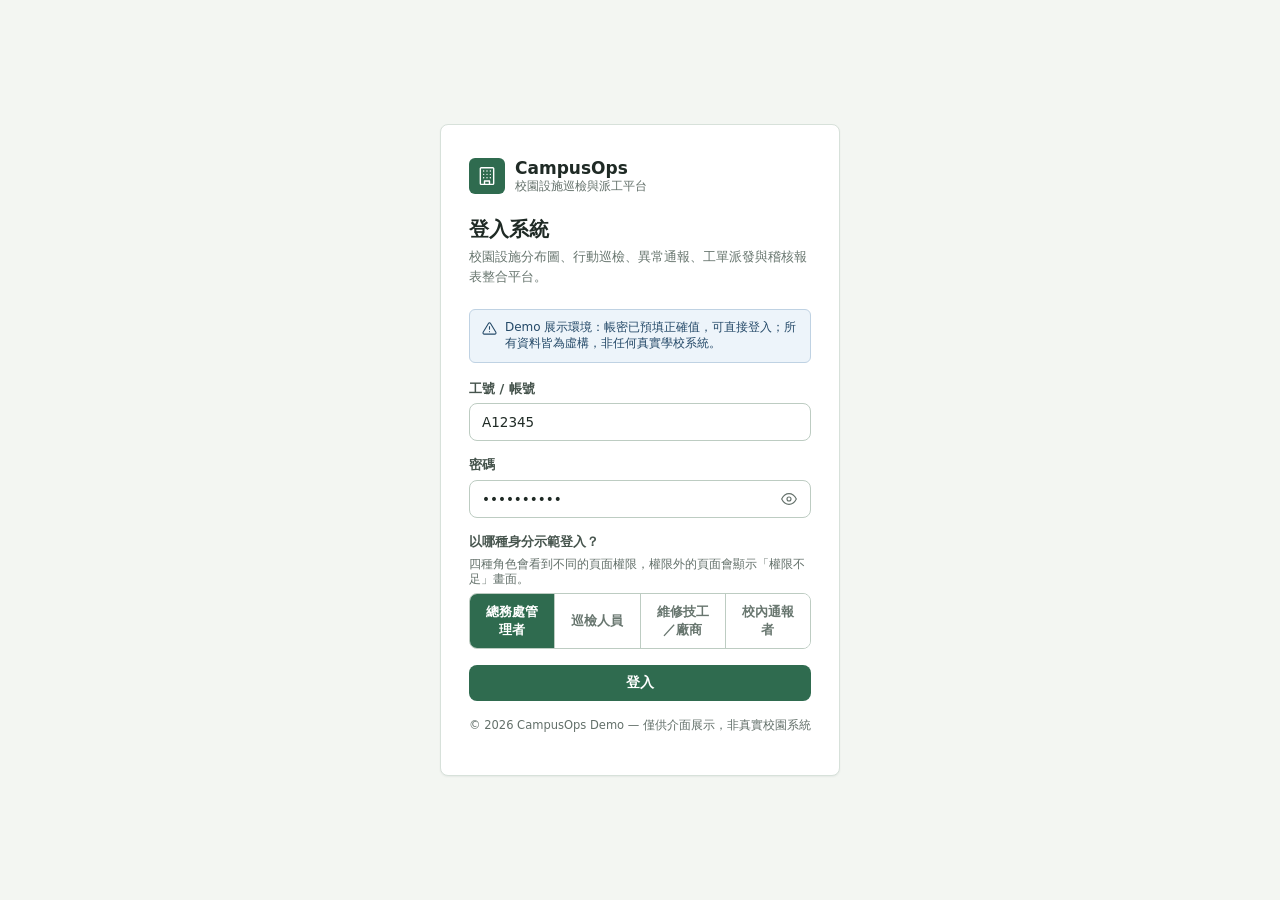
==== commit b66c02b3: "Re-theme palette to campus tree-shade green / college blue / sunlight yellow Replace the previous bl" ====
--- a/dashboard.html
+++ b/dashboard.html
@@ -5,7 +5,7 @@
 <meta name="viewport" content="width=device-width, initial-scale=1.0">
 <title>營運總覽 — CampusOps</title>
 <link rel="icon" href="assets/favicon.svg" type="image/svg+xml">
-<link rel="stylesheet" href="css/style.css?v=20260807b">
+<link rel="stylesheet" href="css/style.css?v=20260809a">
 </head>
 <body data-page="dashboard" data-roles="manager">
 <a class="skip-link" href="#page-main">跳到主要內容</a>
@@ -52,16 +52,22 @@
         </div>
       </div>
 
-      <div class="grid-3 mb-16">
-        <div class="card">
+      <div class="dashboard-tabs" role="tablist" aria-label="分析圖表切換">
+        <button type="button" role="tab" id="dtab-trend" aria-controls="panel-trend" aria-selected="true" tabindex="0" data-tab="trend">近 7 日趨勢</button>
+        <button type="button" role="tab" id="dtab-rank" aria-controls="panel-rank" aria-selected="false" tabindex="-1" data-tab="rank">建築排名</button>
+        <button type="button" role="tab" id="dtab-facility" aria-controls="panel-facility" aria-selected="false" tabindex="-1" data-tab="facility">設施分布</button>
+      </div>
+
+      <div class="grid-3 mb-16 analysis-row">
+        <div class="card tab-active" id="panel-trend" role="tabpanel" aria-labelledby="dtab-trend" tabindex="0">
           <div class="card-header"><h3>近 7 日工單趨勢</h3></div>
           <div class="card-body" id="trend-chart"></div>
         </div>
-        <div class="card">
+        <div class="card" id="panel-rank" role="tabpanel" aria-labelledby="dtab-rank" tabindex="0">
           <div class="card-header"><h3>各建築物異常數量排名</h3><span class="text-faint text-sm">未結案</span></div>
           <div class="card-body" id="building-rank"></div>
         </div>
-        <div class="card">
+        <div class="card" id="panel-facility" role="tabpanel" aria-labelledby="dtab-facility" tabindex="0">
           <div class="card-header"><h3>設施類型分布</h3></div>
           <div class="card-body" id="facility-dist"></div>
         </div>
@@ -70,15 +76,16 @@
       <div class="card">
         <div class="card-header"><h3>需要立即處理</h3><span class="text-faint text-sm">逾期／高風險／待驗收，依急迫程度排序</span></div>
         <div id="urgent-list"></div>
+        <div class="urgent-mobile-more"><a class="btn btn-secondary btn-block" href="workorders.html">查看全部工單</a></div>
       </div>
     </main>
   </div>
   <div class="sidebar-scrim"></div>
 </div>
 
-<script src="js/main.js?v=20260807b"></script>
-<script src="js/data.js?v=20260807b"></script>
-<script src="js/shell.js?v=20260807b"></script>
+<script src="js/main.js?v=20260809a"></script>
+<script src="js/data.js?v=20260809a"></script>
+<script src="js/shell.js?v=20260809a"></script>
 <script>
 (function () {
   "use strict";
@@ -151,7 +158,7 @@
       return (
         '<div style="margin-bottom:12px;">' +
         '<div class="flex justify-between text-sm" style="margin-bottom:5px;"><span style="font-weight:600;">' + (i + 1) + ". " + r.name + '</span><span class="text-muted">' + r.count + ' 件</span></div>' +
-        '<div style="height:8px;border-radius:5px;background:var(--color-surface-sunken);overflow:hidden;"><div style="height:100%;width:' + pct + '%;border-radius:5px;background:#2563eb;"></div></div>' +
+        '<div style="height:8px;border-radius:5px;background:var(--color-surface-sunken);overflow:hidden;"><div style="height:100%;width:' + pct + '%;border-radius:5px;background:#315e8a;"></div></div>' +
         "</div>"
       );
     }).join("");
@@ -220,19 +227,19 @@
     var xLabels = days.map(function (d, i) {
       return '<text class="chart-axis-label" x="' + (padL + i * stepX) + '" y="' + (H - 6) + '" text-anchor="middle">' + (d.getMonth() + 1) + "/" + d.getDate() + "</text>";
     }).join("");
-    var dots1 = s1.map(function (v, i) { return '<circle cx="' + (padL + i * stepX) + '" cy="' + yFor(v) + '" r="3.5" fill="#2563eb" data-i="' + i + '" data-series="1"/>'; }).join("");
+    var dots1 = s1.map(function (v, i) { return '<circle cx="' + (padL + i * stepX) + '" cy="' + yFor(v) + '" r="3.5" fill="#315e8a" data-i="' + i + '" data-series="1"/>'; }).join("");
     var dots2 = s2.map(function (v, i) { return '<circle cx="' + (padL + i * stepX) + '" cy="' + yFor(v) + '" r="3.5" fill="#15803d" data-i="' + i + '" data-series="2"/>'; }).join("");
 
     mount.innerHTML =
       '<div class="chart-wrap"><svg viewBox="0 0 ' + W + " " + H + '" width="100%" height="200" role="img" aria-label="近 7 日工單建立與完成趨勢">' +
       gridLines + xLabels +
-      '<path d="' + pathFor(s1) + '" fill="none" stroke="#2563eb" stroke-width="2" stroke-linecap="round" stroke-linejoin="round"/>' +
+      '<path d="' + pathFor(s1) + '" fill="none" stroke="#315e8a" stroke-width="2" stroke-linecap="round" stroke-linejoin="round"/>' +
       '<path d="' + pathFor(s2) + '" fill="none" stroke="#15803d" stroke-width="2" stroke-linecap="round" stroke-linejoin="round"/>' +
       dots1 + dots2 +
       "</svg>" +
       '<div class="chart-tooltip" id="trend-tooltip"></div>' +
       '</div>' +
-      '<div class="chart-legend"><div class="lg-item"><span class="lg-swatch" style="background:#2563eb;"></span>新建立工單</div><div class="lg-item"><span class="lg-swatch" style="background:#15803d;"></span>完成結案</div></div>' +
+      '<div class="chart-legend"><div class="lg-item"><span class="lg-swatch" style="background:#315e8a;"></span>新建立工單</div><div class="lg-item"><span class="lg-swatch" style="background:#15803d;"></span>完成結案</div></div>' +
       '<table class="hidden" id="trend-table"><caption>近 7 日工單建立與完成趨勢（資料表）</caption><thead><tr><th>日期</th><th>新建立</th><th>完成結案</th></tr></thead><tbody>' +
       days.map(function (d, i) { return "<tr><td>" + (d.getMonth() + 1) + "/" + d.getDate() + "</td><td>" + s1[i] + "</td><td>" + s2[i] + "</td></tr>"; }).join("") +
       "</tbody></table>";
@@ -272,6 +279,7 @@
       var risk = D.RISK_LEVELS[w.riskLevel], status = D.STATUS_META[w.status];
       return (
         '<tr class="row-link" data-row-id="' + w.id + '">' +
+        '<td data-label="現場" class="urgent-photo-cell" data-wo-id="' + w.id + '"></td>' +
         '<td data-label="工單編號"><span class="cell-mono">' + w.id + "</span></td>" +
         '<td data-label="標題 / 位置"><span class="cell-primary">' + w.title + '</span><div class="cell-muted">' + w.buildingName + " " + w.floor + " " + w.location + "</div></td>" +
         '<td data-label="類型">' + w.facilityLabel + "</td>" +
@@ -283,13 +291,59 @@
     }).join("");
     urgentMount.innerHTML =
       '<div class="table-scroll"><table class="data-table table-responsive-stack">' +
-      "<thead><tr><th>工單編號</th><th>標題 / 位置</th><th>類型</th><th>風險</th><th>狀態</th><th>SLA 期限</th></tr></thead>" +
+      "<thead><tr><th>現場</th><th>工單編號</th><th>標題 / 位置</th><th>類型</th><th>風險</th><th>狀態</th><th>SLA 期限</th></tr></thead>" +
       "<tbody>" + rowsHtml + "</tbody>" +
       "</table></div>";
+
+    // Only the first problem photo, only for the (already-limited) rows shown
+    // here — never every work order's whole photo set on page load.
+    urgent.forEach(function (w) {
+      var cell = urgentMount.querySelector('.urgent-photo-cell[data-wo-id="' + w.id + '"]');
+      if (!cell) return;
+      var firstPhoto = w.photos && w.photos.issue && w.photos.issue[0];
+      if (firstPhoto) {
+        var btn = CO.renderPhotoThumbnail(firstPhoto, { extraClass: "workorder-thumbnail" });
+        cell.appendChild(btn);
+      } else {
+        cell.innerHTML = '<div class="photo-empty-state workorder-thumbnail" style="padding:0;" title="尚無現場照片">' + ico("image") + "</div>";
+      }
+    });
+
     urgentMount.querySelectorAll("tr.row-link").forEach(function (tr) {
-      tr.addEventListener("click", function () { window.location.href = "workorder-detail.html?id=" + tr.getAttribute("data-row-id"); });
-    });
-  }
+      tr.addEventListener("click", function (e) {
+        if (e.target.closest(".photo-thumbnail-button")) return;
+        window.location.href = "workorder-detail.html?id=" + tr.getAttribute("data-row-id");
+      });
+    });
+  }
+
+  // ---------- mobile analysis tabs (role="tablist"/"tabpanel") ----------
+  // Only visible under the 640px breakpoint (see style.css); harmless no-op
+  // chrome on desktop since .dashboard-tabs stays display:none there.
+  (function initDashboardTabs() {
+    var tabs = Array.prototype.slice.call(document.querySelectorAll('.dashboard-tabs [role="tab"]'));
+    if (!tabs.length) return;
+    function selectTab(key, moveFocus) {
+      tabs.forEach(function (t) {
+        var isSelected = t.getAttribute("data-tab") === key;
+        t.setAttribute("aria-selected", String(isSelected));
+        t.tabIndex = isSelected ? 0 : -1;
+        var panel = document.getElementById(t.getAttribute("aria-controls"));
+        if (panel) panel.classList.toggle("tab-active", isSelected);
+        if (isSelected && moveFocus) t.focus();
+      });
+    }
+    tabs.forEach(function (tab, idx) {
+      tab.addEventListener("click", function () { selectTab(tab.getAttribute("data-tab"), false); });
+      tab.addEventListener("keydown", function (e) {
+        var dir = e.key === "ArrowRight" ? 1 : e.key === "ArrowLeft" ? -1 : e.key === "Home" ? "home" : e.key === "End" ? "end" : 0;
+        if (!dir) return;
+        e.preventDefault();
+        var nextIdx = dir === "home" ? 0 : dir === "end" ? tabs.length - 1 : (idx + dir + tabs.length) % tabs.length;
+        selectTab(tabs[nextIdx].getAttribute("data-tab"), true);
+      });
+    });
+  })();
 })();
 </script>
 </body>
--- a/css/style.css
+++ b/css/style.css
@@ -11,42 +11,49 @@
      brand reads consistently regardless of a visitor's OS setting; the
      [data-theme="dark"] block below is kept only as a manual-override hook
      for a possible future in-app toggle. */
-  --color-bg: #f4f7f6;
+  --color-bg: #f3f6f2;
   --color-surface: #ffffff;
-  --color-surface-sunken: #eef3f1;
-  --color-border: #d8e2de;
-  --color-border-strong: #bdcbc5;
+  --color-surface-sunken: #eaf0ec;
+  --color-border: #d7e1da;
+  --color-border-strong: #bdccc2;
 
   /* Text */
-  --color-text: #17221f;
-  --color-text-soft: #44524d;
-  --color-text-muted: #66736e;
-  /* One step darker than the brief's literal #82908b (3.3:1 on white) so
-     small faint text — table headers, captions, timestamps — still clears
-     WCAG AA 4.5:1; same hue, same "most receded" role in the ramp. */
-  --color-text-faint: #69766f;
+  --color-text: #1f2a25;
+  --color-text-soft: #46544d;
+  --color-text-muted: #68766f;
+  /* One step darker than a literal #82908b/similar pale gray (sub-4.5:1 on
+     white) so small faint text — table headers, captions, timestamps —
+     still clears WCAG AA 4.5:1; same hue, same "most receded" role. */
+  --color-text-faint: #63706a;
   --color-text-on-primary: #ffffff;
 
-  /* Brand — #0F766E is the ONE primary action color (buttons, links, active
-     nav/selection state, focus rings on interactive brand controls).
+  /* Brand — "leaf green", the ONE primary action color (buttons, links,
+     active nav/selection state, focus rings on interactive brand controls).
      Deliberately not used as ambient background filler across cards/icons/
      panels — see --color-neutral-bg for that instead. */
-  --color-primary: #0f766e;
-  --color-primary-hover: #115e59;
-  --color-primary-active: #134e4a;
-  --color-primary-soft: #ccfbf1;
-  --color-primary-soft-border: #99e6d9;
-  --color-primary-soft-ink: #115e59;
+  --color-primary: #2f6b4f;
+  --color-primary-hover: #24573f;
+  --color-primary-active: #1c4633;
+  --color-primary-soft: #e2f0e7;
+  --color-primary-soft-border: #bcdbc7;
+  --color-primary-soft-ink: #24573f;
+
+  /* Campus wayfinding accent — sunlight yellow, used ONLY for the active
+     sidebar item's left indicator bar. A distinct hue AND a distinct role
+     from --color-caution below: this one never appears as text or in the
+     main content area, so it can't be mistaken for a risk/warning state. */
+  --color-campus-accent: #e0b04a;
 
   /* Status palette — reserved. Red/orange/yellow ONLY for danger/overdue/
-     warning states. Blue carries charts, links and informational/focus
-     states instead of green, so green stays legible as the one brand color. */
+     warning states. "College blue" carries charts, links and informational/
+     focus states instead of green, so green stays legible as the one brand
+     color and doesn't dominate every chart. */
   --color-neutral: #57635e;
   --color-neutral-bg: #eceeed;
-  --color-info: #2563eb;
-  --color-info-bg: #eff6ff;
-  --color-info-border: #bfdbfe;
-  --color-info-ink: #1e40af;
+  --color-info: #315e8a;
+  --color-info-bg: #edf4fa;
+  --color-info-border: #bfd2e3;
+  --color-info-ink: #244968;
   --color-caution: #b45309;
   --color-caution-bg: #fffbeb;
   --color-caution-border: #fde68a;
@@ -74,12 +81,12 @@
   /* Sidebar is a fixed dark-green identity, independent of the light/dark
      content theme — it never flips, so these are plain values, not
      re-declared per mode. */
-  --color-sidebar: #0b3a35;
-  --color-sidebar-hover: #124a43;
-  --color-sidebar-active: #0f766e;
-  --color-sidebar-text: #eaf6f4;
-  --color-sidebar-text-soft: #cfe9e4;
-  --color-sidebar-text-muted: #86b8b0;
+  --color-sidebar: #173f32;
+  --color-sidebar-hover: #235540;
+  --color-sidebar-active: #2f6b4f;
+  --color-sidebar-text: #f1f7f3;
+  --color-sidebar-text-soft: #cfe4d7;
+  --color-sidebar-text-muted: #a9c4b5;
   --color-sidebar-border: rgba(255, 255, 255, 0.09);
 
   --radius-sm: 4px;
@@ -235,6 +242,16 @@
   color: #fff;
   font-weight: 600;
 }
+/* Campus wayfinding cue on the active nav item — a small, deliberate accent,
+   not a second brand color; see --color-campus-accent's definition. */
+.sidebar-link[aria-current="page"]::before {
+  content: "";
+  position: absolute;
+  left: 0; top: 8px; bottom: 8px;
+  width: 3px;
+  background: var(--color-campus-accent);
+  border-radius: 0 2px 2px 0;
+}
 .sidebar-link .lock-flag {
   margin-left: auto; width: 14px; height: 14px; color: var(--color-sidebar-text-muted); flex-shrink: 0;
 }
@@ -556,6 +573,11 @@
   align-items: center; justify-content: center; z-index: 100; padding: 20px;
 }
 .modal-backdrop.open { display: flex; }
+/* CO.openModal()/closeTopModal() already toggled this class on <body>, but
+   there was no rule making it actually lock scroll — every modal in the app
+   (reset-demo, submit-confirm, reject, and now the photo lightbox) gets the
+   fix at once. */
+body.modal-open { overflow: hidden; }
 .modal {
   background: var(--color-surface); border-radius: var(--radius-lg); padding: 22px;
   width: 420px; max-width: 100%; max-height: 88vh; overflow-y: auto;
@@ -655,6 +677,64 @@
   .page-header { flex-direction: column; align-items: stretch; }
 }
 
+/* ---------- Mobile Dashboard: denser KPIs + tabbed analysis row ---------- */
+
+/* Base (desktop/tablet) state — declared BEFORE the media query below so the
+   640px override actually wins there; two equal-specificity rules resolve
+   by source order, and a later plain rule would otherwise beat an earlier
+   media-query rule regardless of viewport. */
+.dashboard-tabs { display: none; }
+.urgent-mobile-more { display: none; }
+
+@media (max-width: 640px) {
+  /* KPI cards stay 2-up on the dashboard specifically (denser than the
+     generic 1-col fallback above), so all 4 stat tiles are visible without
+     scrolling past them one at a time. */
+  body[data-page="dashboard"] .stats-grid { grid-template-columns: 1fr 1fr; gap: 10px; }
+  body[data-page="dashboard"] .stat-card { min-height: 0; padding: 12px 14px; }
+  body[data-page="dashboard"] .stat-card .stat-value { font-size: 22px; }
+
+  /* 近7日趨勢 / 建築排名 / 設施類型分布 collapse from 3 stacked cards into
+     one tabbed view — see .dashboard-tabs role="tablist" wiring in
+     dashboard.html. Desktop/tablet keep the plain 3-card grid untouched. */
+  .dashboard-tabs { display: flex; gap: 6px; overflow-x: auto; padding: 2px 2px 12px; margin: -2px -2px 0; }
+  .dashboard-tabs [role="tab"] {
+    flex: 1 0 auto; white-space: nowrap; border: 1px solid var(--color-border-strong); background: var(--color-surface);
+    color: var(--color-text-muted); font-size: 12.5px; font-weight: 600; padding: 7px 12px; border-radius: 999px; cursor: pointer;
+  }
+  .dashboard-tabs [role="tab"][aria-selected="true"] { background: var(--color-primary); border-color: var(--color-primary); color: #fff; }
+  body[data-page="dashboard"] .analysis-row { display: block; margin-bottom: 0; }
+  body[data-page="dashboard"] .analysis-row > .card { display: none; margin-bottom: 16px; }
+  body[data-page="dashboard"] .analysis-row > .card.tab-active { display: block; }
+
+  /* 需要立即處理: only the top 3 rows on a phone, with an explicit way to
+     reach the rest instead of a long scroll. */
+  #urgent-list tbody tr:nth-child(n+4) { display: none; }
+  .urgent-mobile-more { display: block; padding: 12px 16px 16px; }
+
+  /* 需要立即處理 gets a bespoke "photo left, text right" card instead of the
+     generic label:value stack every other responsive table uses — a grid
+     with the thumbnail spanning all rows in column 1 and 標題/位置/風險/狀態
+     stacked in column 2. 工單編號/類型/SLA are dropped on this card (still
+     visible on desktop and on the full 工單管理 list). */
+  .workorder-thumbnail { width: 72px; height: 54px; }
+  #urgent-list table.data-table.table-responsive-stack { min-width: 0; }
+  #urgent-list tbody tr {
+    display: grid; grid-template-columns: 72px 1fr; column-gap: 12px; align-items: start;
+    border: 1px solid var(--color-border); border-radius: var(--radius-lg); margin-bottom: 10px; padding: 10px;
+  }
+  #urgent-list td[data-label="工單編號"],
+  #urgent-list td[data-label="類型"],
+  #urgent-list td[data-label="SLA 期限"] { display: none; }
+  #urgent-list td[data-label="現場"] { grid-column: 1; grid-row: 1 / -1; padding: 0; align-self: start; }
+  #urgent-list td[data-label="標題 / 位置"],
+  #urgent-list td[data-label="風險"],
+  #urgent-list td[data-label="狀態"] { grid-column: 2; display: block; padding: 3px 12px; text-align: left; }
+  #urgent-list td[data-label="標題 / 位置"]::before,
+  #urgent-list td[data-label="風險"]::before,
+  #urgent-list td[data-label="狀態"]::before { display: none; }
+}
+
 /* ---------- Mobile inspection form (390px design) ---------- */
 
 .mobile-shell { max-width: 430px; margin: 0 auto; min-height: 100vh; background: var(--color-surface-sunken); display: flex; flex-direction: column; }
@@ -676,8 +756,8 @@
 
 .mobile-body { flex: 1; padding: 14px 14px 100px; display: flex; flex-direction: column; gap: 14px; }
 .m-card { background: var(--color-surface); border: 1px solid var(--color-border); border-radius: var(--radius-lg); padding: 14px; }
-.m-card h4 { font-size: 13px; font-weight: 700; margin-bottom: 8px; display: flex; align-items: center; gap: 6px; }
-.m-card h4 svg { width: 15px; height: 15px; color: var(--color-primary); }
+.m-card h2 { font-size: 13px; font-weight: 700; margin-bottom: 8px; display: flex; align-items: center; gap: 6px; }
+.m-card h2 svg { width: 15px; height: 15px; color: var(--color-primary); }
 .m-equipment-row { display: flex; justify-content: space-between; font-size: 12.5px; padding: 5px 0; border-bottom: 1px dashed var(--color-border); }
 .m-equipment-row:last-child { border-bottom: none; }
 .m-equipment-row .k { color: var(--color-text-faint); }
@@ -747,7 +827,10 @@
 .map-panel { background: var(--color-surface); border: 1px solid var(--color-border); border-radius: var(--radius-lg); overflow-y: auto; }
 .map-panel .card-body { padding: 16px; }
 .map-filter-group { margin-bottom: 18px; }
-.map-filter-group h4 { font-size: 12px; font-weight: 700; text-transform: uppercase; letter-spacing: 0.04em; color: var(--color-text-faint); margin-bottom: 10px; }
+.map-filter-group h2,
+.map-filter-group .map-filter-label {
+  font-size: 12px; font-weight: 700; text-transform: uppercase; letter-spacing: 0.04em; color: var(--color-text-faint); margin-bottom: 10px; display: block;
+}
 .layer-row { display: flex; align-items: center; gap: 9px; padding: 6px 0; font-size: 13px; }
 .layer-row .layer-swatch { width: 12px; height: 12px; border-radius: 3px; flex-shrink: 0; }
 .legend-row { display: flex; align-items: center; gap: 8px; font-size: 12.5px; padding: 4px 0; }
@@ -855,18 +938,79 @@
 .timeline-item .t-meta { font-size: 11.5px; color: var(--color-text-faint); margin-top: 2px; }
 .timeline-item .t-note { font-size: 12.5px; color: var(--color-text-muted); margin-top: 5px; background: var(--color-surface-sunken); border-radius: var(--radius-md); padding: 8px 10px; }
 
-/* ---------- Photo compare ---------- */
-
-.photo-compare { display: grid; grid-template-columns: 1fr 1fr; gap: 10px; }
-.photo-compare figure { margin: 0; }
-.photo-compare .ph-box { position: relative; aspect-ratio: 4/3; border-radius: var(--radius-md); background: var(--color-surface-sunken); border: 1px solid var(--color-border); display: flex; align-items: center; justify-content: center; font-size: 42px; overflow: hidden; }
-.photo-compare figcaption { font-size: 11.5px; color: var(--color-text-faint); margin-top: 5px; text-align: center; font-weight: 600; }
-.ph-demo-flag {
+/* ==========================================================================
+   On-site photo evidence — thumbnails, before/after cards, lightbox, empty
+   state. Operational (identify a location/fixture/problem), never decorative.
+   ========================================================================== */
+
+/* Small clickable thumbnail (Dashboard urgent-table 現場 column, map popover).
+   Fixed dimensions are set by the specific usage (.workorder-thumbnail below,
+   or an inline width/height for the map popover) so layout never shifts. */
+.photo-thumbnail-button {
+  display: block; padding: 0; border: 1px solid var(--color-border-strong); border-radius: 4px;
+  overflow: hidden; cursor: pointer; background: var(--color-surface-sunken); flex-shrink: 0; position: relative;
+}
+.photo-thumbnail-button img { width: 100%; height: 100%; object-fit: cover; display: block; }
+.photo-thumbnail-button:hover { border-color: var(--color-primary); }
+.photo-thumbnail-button:hover::after {
+  content: ""; position: absolute; inset: 0; background: rgba(11, 58, 53, 0.15);
+  background-image: url('data:image/svg+xml;utf8,<svg xmlns="http://www.w3.org/2000/svg" viewBox="0 0 24 24" fill="none" stroke="white" stroke-width="2.5"><circle cx="11" cy="11" r="7"/><path d="m21 21-4.3-4.3"/><path d="M11 8v6M8 11h6"/></svg>');
+  background-repeat: no-repeat; background-position: center; background-size: 40%;
+}
+.photo-thumbnail-button:focus-visible { outline: 2px solid var(--color-info); outline-offset: 2px; }
+
+.workorder-thumbnail { width: 48px; height: 48px; }
+
+/* Dashboard urgent-table 現場 column header/cell shouldn't force the table wider */
+td[data-label="現場"] { width: 64px; }
+
+/* Problem/completion side-by-side grid — 2 cols desktop, 1 col mobile */
+.photo-evidence-grid { display: grid; grid-template-columns: 1fr 1fr; gap: 16px; }
+@media (max-width: 640px) { .photo-evidence-grid { grid-template-columns: 1fr; } }
+
+.photo-evidence-card { display: flex; flex-direction: column; gap: 8px; }
+.photo-evidence-card .pe-heading { font-size: 13px; font-weight: 700; }
+.photo-evidence-card .photo-thumbnail-button {
+  width: 100%; aspect-ratio: 4/3; border-radius: 6px; border-color: var(--color-border);
+}
+.photo-evidence-card .pe-meta { font-size: 12px; color: var(--color-text-muted); display: flex; flex-direction: column; gap: 2px; }
+.photo-evidence-card .pe-meta .pe-by { font-weight: 600; color: var(--color-text-soft); }
+
+.photo-demo-badge {
   position: absolute; top: 6px; left: 6px; font-size: 10px; font-weight: 800; letter-spacing: 0.04em;
-  color: #fff; background: rgba(20, 32, 28, 0.72); padding: 2px 7px; border-radius: 999px; text-transform: uppercase;
-}
-.photo-demo-note { font-size: 11.5px; color: var(--color-text-faint); margin-top: -6px; margin-bottom: 12px; display: flex; align-items: center; gap: 5px; }
-.photo-demo-note svg { width: 13px; height: 13px; flex-shrink: 0; }
+  color: #fff; background: rgba(11, 58, 53, 0.78); padding: 2px 7px; border-radius: 999px; text-transform: uppercase;
+  pointer-events: none;
+}
+.photo-evidence-note { font-size: 11.5px; color: var(--color-text-faint); margin: -4px 0 14px; display: flex; align-items: center; gap: 5px; }
+.photo-evidence-note svg { width: 13px; height: 13px; flex-shrink: 0; }
+
+/* Empty state sized to sit in the same 4:3 slot a real photo would occupy */
+.photo-empty-state {
+  aspect-ratio: 4/3; border-radius: 6px; border: 1.5px dashed var(--color-border-strong); background: var(--color-surface-sunken);
+  display: flex; flex-direction: column; align-items: center; justify-content: center; gap: 6px; color: var(--color-text-faint); text-align: center; padding: 10px;
+}
+.photo-empty-state svg { width: 26px; height: 26px; }
+.photo-empty-state span { font-size: 12px; font-weight: 600; }
+/* Failed-to-load state reuses the same slot/box so a broken photo never
+   collapses to a broken-image glyph */
+.photo-empty-state.is-error { border-style: solid; border-color: var(--color-danger-border); background: var(--color-danger-bg); color: var(--color-danger); }
+
+/* ---------- Photo lightbox (shared modal reused by dashboard/map/detail) ---------- */
+
+.photo-lightbox .modal { width: 720px; max-width: 100%; padding: 0; overflow: hidden; }
+.photo-lightbox-media { width: 100%; aspect-ratio: 4/3; background: var(--color-surface-sunken); }
+.photo-lightbox-media img { width: 100%; height: 100%; object-fit: contain; background: #14201c; }
+.photo-lightbox-body { padding: 18px 20px; }
+.photo-lightbox-body h3 { font-size: 15px; margin-bottom: 8px; padding-right: 24px; }
+.photo-lightbox-tags { display: flex; align-items: center; gap: 8px; margin-bottom: 10px; flex-wrap: wrap; }
+.photo-lightbox-meta { font-size: 12.5px; color: var(--color-text-muted); }
+.photo-lightbox-meta .pl-by { font-weight: 600; color: var(--color-text-soft); }
+.photo-lightbox-close {
+  position: absolute; top: 10px; right: 10px; width: 30px; height: 30px; border-radius: 50%;
+  border: none; background: rgba(20, 32, 28, 0.55); color: #fff; display: flex; align-items: center; justify-content: center; cursor: pointer; z-index: 2;
+}
+.photo-lightbox-close:hover { background: rgba(20, 32, 28, 0.75); }
+.photo-lightbox-close svg { width: 16px; height: 16px; }
 
 /* ---------- Detail two-col layout ---------- */
 
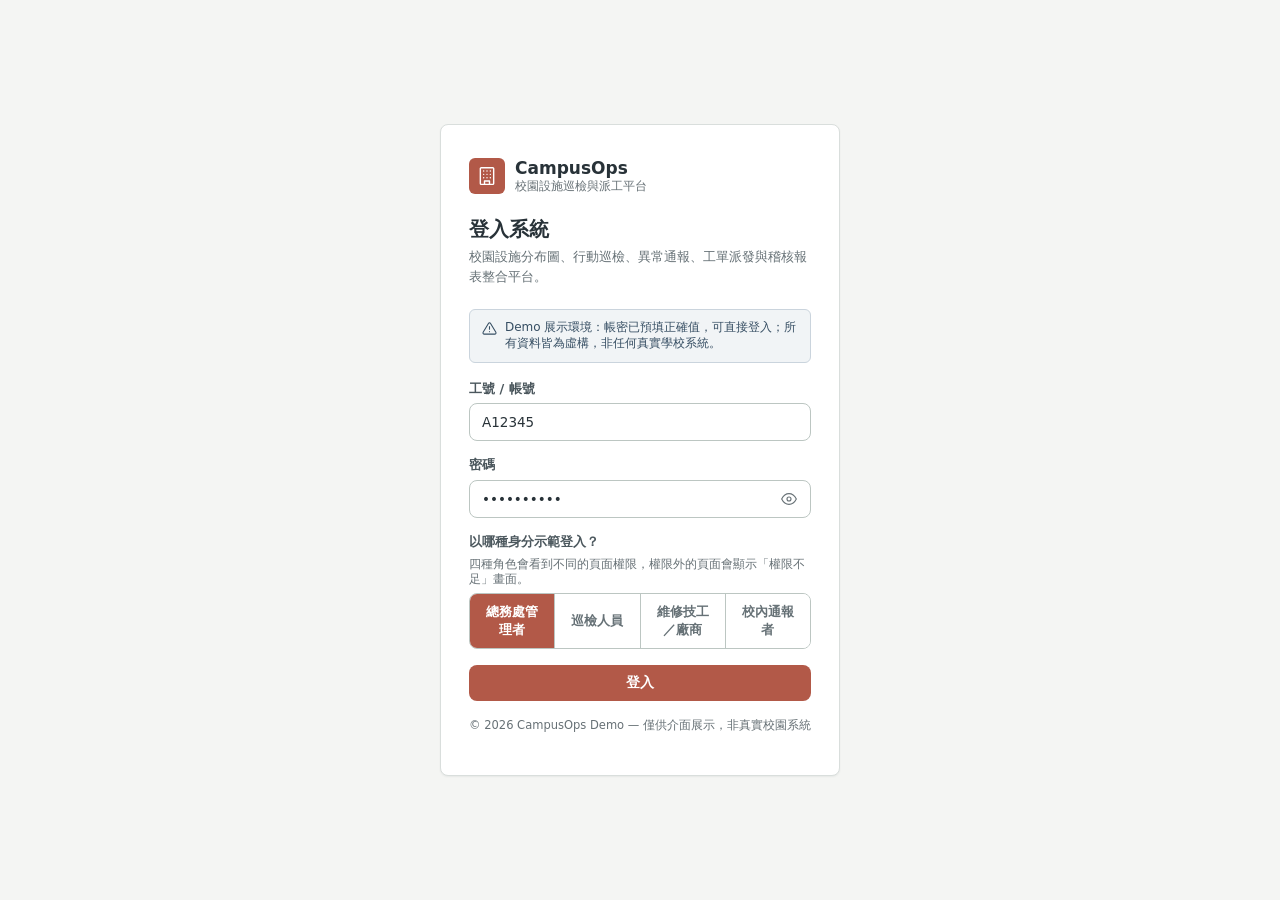
==== commit e7409b38: "Re-theme palette to terracotta primary / warm gray-blue sidebar / slate info Replaces the campus tre" ====
--- a/dashboard.html
+++ b/dashboard.html
@@ -5,87 +5,85 @@
 <meta name="viewport" content="width=device-width, initial-scale=1.0">
 <title>營運總覽 — CampusOps</title>
 <link rel="icon" href="assets/favicon.svg" type="image/svg+xml">
-<link rel="stylesheet" href="css/style.css?v=20260809a">
+<link rel="stylesheet" href="css/style.css?v=20260811b">
 </head>
 <body data-page="dashboard" data-roles="manager">
 <a class="skip-link" href="#page-main">跳到主要內容</a>
 <div class="app-shell">
   <div id="sidebar-mount"></div>
   <div class="main-col">
-    <header class="topbar" id="topbar-mount" data-title="營運總覽" data-breadcrumb="Dashboard"></header>
+    <header class="topbar" id="topbar-mount"></header>
     <div id="demo-banner-mount" class="demo-banner"></div>
     <main class="page" id="page-main" data-page-content>
-      <div class="page-header">
+      <div class="page-header dash-header">
         <div>
-          <div class="page-title">營運總覽</div>
-          <div class="page-subtitle">今日校園設施異常與工單處理狀況</div>
+          <h1 class="page-title">營運總覽</h1>
+          <div class="page-subtitle" id="dash-subtitle">全校設施與工單處理狀況</div>
         </div>
         <div class="page-actions">
           <a class="btn btn-secondary" href="map.html">查看校園設施分布圖</a>
           <a class="btn btn-primary" href="reports.html">前往稽核與報表</a>
         </div>
+        <div class="page-actions-menu">
+          <button type="button" class="icon-btn" data-menu-toggle aria-controls="dash-actions-menu" aria-haspopup="true" aria-expanded="false" aria-label="更多操作"></button>
+          <div class="role-menu" id="dash-actions-menu" style="right:0;">
+            <a class="role-menu-item" href="map.html"><span><span class="r-name">查看校園設施分布圖</span></span></a>
+            <a class="role-menu-item" href="reports.html"><span><span class="r-name">前往稽核與報表</span></span></a>
+          </div>
+        </div>
       </div>
 
+      <h2 class="visually-hidden">關鍵指標</h2>
       <div class="stats-grid" id="stats-grid"></div>
 
-      <div class="grid-3" style="margin-bottom:14px;">
-        <div class="card">
-          <div class="card-body">
-            <div class="stat-label">SLA 達成率</div>
-            <div class="stat-value" id="sla-rate-value" style="font-size:26px;margin-top:6px;">—</div>
-            <div class="stat-foot mt-8">未逾期完成 ÷ 全部工單</div>
-          </div>
-        </div>
-        <div class="card">
-          <div class="card-body">
-            <div class="stat-label">平均處理時間</div>
-            <div class="stat-value" id="avg-handling-value" style="font-size:26px;margin-top:6px;">—</div>
-            <div class="stat-foot mt-8">建立到完工驗收的平均耗時</div>
-          </div>
-        </div>
-        <div class="card">
-          <div class="card-body">
-            <div class="stat-label">校園建築</div>
-            <div class="stat-value" style="font-size:26px;margin-top:6px;">6 棟</div>
-            <div class="stat-foot mt-8">涵蓋消防／照明／空調／水電／電梯／無障礙 6 大類設施</div>
-          </div>
+      <div class="dash-row-12 mb-12">
+        <div class="card dash-col-7 dash-hotspot-panel">
+          <div class="card-header"><h2>校園異常熱點圖</h2><a class="dash-panel-link" href="map.html">查看完整校園設施分布圖</a></div>
+          <div class="card-body" id="dash-hotspot-root" style="display:flex;flex-direction:column;flex:1;"></div>
+        </div>
+        <div class="card dash-col-5 dash-urgent-panel">
+          <div class="card-header"><h2>需要立即處理</h2><a class="dash-panel-link" href="workorders.html">查看全部工單</a></div>
+          <div class="dash-urgent-list" id="dash-urgent-summary"></div>
         </div>
       </div>
 
-      <div class="dashboard-tabs" role="tablist" aria-label="分析圖表切換">
-        <button type="button" role="tab" id="dtab-trend" aria-controls="panel-trend" aria-selected="true" tabindex="0" data-tab="trend">近 7 日趨勢</button>
-        <button type="button" role="tab" id="dtab-rank" aria-controls="panel-rank" aria-selected="false" tabindex="-1" data-tab="rank">建築排名</button>
-        <button type="button" role="tab" id="dtab-facility" aria-controls="panel-facility" aria-selected="false" tabindex="-1" data-tab="facility">設施分布</button>
+      <div class="dash-row-12 mb-12">
+        <div class="card dash-col-8">
+          <div class="card-header"><h2>近 7 日工單趨勢</h2></div>
+          <div class="card-body" id="trend-chart"></div>
+        </div>
+        <div class="card dash-col-4">
+          <div class="card-header"><h2>營運效能</h2></div>
+          <div class="card-body" id="dash-efficiency"></div>
+        </div>
       </div>
 
-      <div class="grid-3 mb-16 analysis-row">
-        <div class="card tab-active" id="panel-trend" role="tabpanel" aria-labelledby="dtab-trend" tabindex="0">
-          <div class="card-header"><h3>近 7 日工單趨勢</h3></div>
-          <div class="card-body" id="trend-chart"></div>
-        </div>
-        <div class="card" id="panel-rank" role="tabpanel" aria-labelledby="dtab-rank" tabindex="0">
-          <div class="card-header"><h3>各建築物異常數量排名</h3><span class="text-faint text-sm">未結案</span></div>
-          <div class="card-body" id="building-rank"></div>
-        </div>
-        <div class="card" id="panel-facility" role="tabpanel" aria-labelledby="dtab-facility" tabindex="0">
-          <div class="card-header"><h3>設施類型分布</h3></div>
-          <div class="card-body" id="facility-dist"></div>
-        </div>
+      <div class="card mb-12">
+        <h2 class="visually-hidden">次要分析</h2>
+        <div class="dash-analysis-tabs" role="tablist" aria-label="次要分析切換">
+          <button type="button" role="tab" id="atab-rank" aria-controls="apanel-rank" aria-selected="true" tabindex="0" data-tab="rank">建築排名</button>
+          <button type="button" role="tab" id="atab-facility" aria-controls="apanel-facility" aria-selected="false" tabindex="-1" data-tab="facility">設施類型</button>
+        </div>
+        <div class="card-body" id="apanel-rank" role="tabpanel" aria-labelledby="atab-rank" tabindex="0"><div id="building-rank"></div></div>
+        <div class="card-body" id="apanel-facility" role="tabpanel" aria-labelledby="atab-facility" tabindex="0" hidden><div id="facility-dist"></div></div>
       </div>
 
       <div class="card">
-        <div class="card-header"><h3>需要立即處理</h3><span class="text-faint text-sm">逾期／高風險／待驗收，依急迫程度排序</span></div>
-        <div id="urgent-list"></div>
-        <div class="urgent-mobile-more"><a class="btn btn-secondary btn-block" href="workorders.html">查看全部工單</a></div>
+        <div class="card-header"><h2>所有待關注工單</h2><span class="text-faint text-sm">逾期／高風險／待驗收／退回，依急迫程度排序</span></div>
+        <div id="attention-table"></div>
+        <div class="dash-view-all-footer">
+          <span class="dash-view-all-count" id="attention-count-note"></span>
+          <a class="btn btn-secondary" href="workorders.html">查看全部工單</a>
+        </div>
       </div>
     </main>
   </div>
   <div class="sidebar-scrim"></div>
 </div>
 
-<script src="js/main.js?v=20260809a"></script>
-<script src="js/data.js?v=20260809a"></script>
-<script src="js/shell.js?v=20260809a"></script>
+<script src="js/main.js?v=20260811b"></script>
+<script src="js/data.js?v=20260811b"></script>
+<script src="js/shell.js?v=20260811b"></script>
 <script>
 (function () {
   "use strict";
@@ -94,6 +92,8 @@
   var CO = window.CO, D = window.CO_DATA, ico = CO.icon;
   var main = document.getElementById("page-main");
   var forcedState = CO.demoStateParam();
+
+  document.querySelector('.page-actions-menu [data-menu-toggle]').innerHTML = ico("moreVertical");
 
   if (forcedState === "loading") {
     main.innerHTML = CO.stateBlockHtml("loading");
@@ -107,6 +107,10 @@
     });
     return;
   }
+
+  // ---------- dynamic date subtitle (never hardcoded) ----------
+  var today = new Date();
+  document.getElementById("dash-subtitle").textContent = (today.getMonth() + 1) + " 月 " + today.getDate() + " 日・全校設施與工單處理狀況";
 
   var workOrders = forcedState === "empty" ? [] : D.load("workOrders");
   var isOpen = function (w) { return w.status !== "done" && w.status !== "rejected"; };
@@ -123,7 +127,7 @@
   var avgHours = doneDurations.length ? (doneDurations.reduce(function (a, b) { return a + b; }, 0) / doneDurations.length) : 0;
   var avgHandling = avgHours >= 24 ? (avgHours / 24).toFixed(1) + " 天" : Math.round(avgHours) + " 小時";
 
-  // ---------- stat cards ----------
+  // ---------- KPI cards (tone color lives on the icon only, never the whole card) ----------
   document.getElementById("stats-grid").innerHTML = [
     { tone: "neutral", icon: "workorder", label: "待處理工單", value: openCount, foot: "尚未結案（含待分派／處理中／待驗收）" },
     { tone: "danger", icon: "alertOctagon", label: "逾期工單", value: overdueCount, foot: "已超過 SLA 期限，需優先處理" },
@@ -138,11 +142,24 @@
       "</div>"
     );
   }).join("");
-
-  document.getElementById("sla-rate-value").textContent = workOrders.length ? slaRate + "%" : "—";
-  document.getElementById("avg-handling-value").textContent = doneDurations.length ? avgHandling : "—";
-
-  // ---------- building ranking ----------
+  // KPI cards are deliberately plain (non-interactive): workorders.html has
+  // no URL-driven pre-filter to link into yet, and a fake click target would
+  // be worse than none — see the room-planning notes for this round.
+
+  // ---------- 營運效能：SLA 進度條 + 簡易統計列 ----------
+  var effMount = document.getElementById("dash-efficiency");
+  var slaDisplay = workOrders.length ? slaRate : 0;
+  effMount.innerHTML =
+    '<div class="dash-efficiency-block">' +
+      '<div class="stat-label">SLA 達成率</div>' +
+      '<div class="dash-efficiency-value" style="font-size:24px;margin-top:4px;">' + (workOrders.length ? slaRate + "%" : "—") + '</div>' +
+      '<div class="progress-bar" role="progressbar" aria-label="SLA 達成率" aria-valuemin="0" aria-valuemax="100" aria-valuenow="' + slaDisplay + '"><div class="progress-bar-fill" style="width:' + slaDisplay + '%;"></div></div>' +
+    "</div>" +
+    '<div class="dash-efficiency-simple-row"><span class="stat-label">平均處理時間</span><span class="dash-efficiency-value">' + (doneDurations.length ? avgHandling : "—") + "</span></div>" +
+    '<div class="dash-efficiency-simple-row"><span class="stat-label">校園建築</span><span class="dash-efficiency-value">' + D.BUILDINGS.length + " 棟</span></div>" +
+    '<div class="dash-efficiency-simple-row"><span class="stat-label">完成工單</span><span class="dash-efficiency-value">' + doneCount + " 件</span></div>";
+
+  // ---------- 建築排名 ----------
   var byBuilding = {};
   D.BUILDINGS.forEach(function (b) { byBuilding[b.id] = 0; });
   workOrders.filter(isOpen).forEach(function (w) { byBuilding[w.buildingId] = (byBuilding[w.buildingId] || 0) + 1; });
@@ -158,13 +175,13 @@
       return (
         '<div style="margin-bottom:12px;">' +
         '<div class="flex justify-between text-sm" style="margin-bottom:5px;"><span style="font-weight:600;">' + (i + 1) + ". " + r.name + '</span><span class="text-muted">' + r.count + ' 件</span></div>' +
-        '<div style="height:8px;border-radius:5px;background:var(--color-surface-sunken);overflow:hidden;"><div style="height:100%;width:' + pct + '%;border-radius:5px;background:#315e8a;"></div></div>' +
+        '<div style="height:8px;border-radius:5px;background:var(--color-surface-sunken);overflow:hidden;"><div style="height:100%;width:' + pct + '%;border-radius:5px;background:var(--color-info);"></div></div>' +
         "</div>"
       );
     }).join("");
   }
 
-  // ---------- facility type distribution (categorical, fixed order) ----------
+  // ---------- 設施類型分布 (categorical, fixed order) ----------
   var facCounts = D.FACILITY_TYPES.map(function (f) {
     return { id: f.id, name: f.name, swatch: f.swatch, count: workOrders.filter(function (w) { return w.facilityType === f.id; }).length };
   });
@@ -185,7 +202,32 @@
       '<div class="chart-legend">' + legendItems + "</div>";
   }
 
-  // ---------- 7-day trend (SVG line chart: created vs completed) ----------
+  // ---------- 次要分析 tabs：建築排名 / 設施類型 (always on, both viewports) ----------
+  (function initAnalysisTabs() {
+    var tabs = Array.prototype.slice.call(document.querySelectorAll('.dash-analysis-tabs [role="tab"]'));
+    function selectTab(key, moveFocus) {
+      tabs.forEach(function (t) {
+        var isSelected = t.getAttribute("data-tab") === key;
+        t.setAttribute("aria-selected", String(isSelected));
+        t.tabIndex = isSelected ? 0 : -1;
+        var panel = document.getElementById(t.getAttribute("aria-controls"));
+        if (panel) panel.hidden = !isSelected;
+        if (isSelected && moveFocus) t.focus();
+      });
+    }
+    tabs.forEach(function (tab, idx) {
+      tab.addEventListener("click", function () { selectTab(tab.getAttribute("data-tab"), false); });
+      tab.addEventListener("keydown", function (e) {
+        var dir = e.key === "ArrowRight" ? 1 : e.key === "ArrowLeft" ? -1 : e.key === "Home" ? "home" : e.key === "End" ? "end" : 0;
+        if (!dir) return;
+        e.preventDefault();
+        var nextIdx = dir === "home" ? 0 : dir === "end" ? tabs.length - 1 : (idx + dir + tabs.length) % tabs.length;
+        selectTab(tabs[nextIdx].getAttribute("data-tab"), true);
+      });
+    });
+  })();
+
+  // ---------- 近 7 日工單趨勢 (SVG line chart: created vs completed) ----------
   var days = [];
   for (var i = 6; i >= 0; i--) {
     var d = new Date(); d.setHours(0, 0, 0, 0); d.setDate(d.getDate() - i);
@@ -227,19 +269,19 @@
     var xLabels = days.map(function (d, i) {
       return '<text class="chart-axis-label" x="' + (padL + i * stepX) + '" y="' + (H - 6) + '" text-anchor="middle">' + (d.getMonth() + 1) + "/" + d.getDate() + "</text>";
     }).join("");
-    var dots1 = s1.map(function (v, i) { return '<circle cx="' + (padL + i * stepX) + '" cy="' + yFor(v) + '" r="3.5" fill="#315e8a" data-i="' + i + '" data-series="1"/>'; }).join("");
+    var dots1 = s1.map(function (v, i) { return '<circle cx="' + (padL + i * stepX) + '" cy="' + yFor(v) + '" r="3.5" fill="#4d708e" data-i="' + i + '" data-series="1"/>'; }).join("");
     var dots2 = s2.map(function (v, i) { return '<circle cx="' + (padL + i * stepX) + '" cy="' + yFor(v) + '" r="3.5" fill="#15803d" data-i="' + i + '" data-series="2"/>'; }).join("");
 
     mount.innerHTML =
       '<div class="chart-wrap"><svg viewBox="0 0 ' + W + " " + H + '" width="100%" height="200" role="img" aria-label="近 7 日工單建立與完成趨勢">' +
       gridLines + xLabels +
-      '<path d="' + pathFor(s1) + '" fill="none" stroke="#315e8a" stroke-width="2" stroke-linecap="round" stroke-linejoin="round"/>' +
+      '<path d="' + pathFor(s1) + '" fill="none" stroke="#4d708e" stroke-width="2" stroke-linecap="round" stroke-linejoin="round"/>' +
       '<path d="' + pathFor(s2) + '" fill="none" stroke="#15803d" stroke-width="2" stroke-linecap="round" stroke-linejoin="round"/>' +
       dots1 + dots2 +
       "</svg>" +
       '<div class="chart-tooltip" id="trend-tooltip"></div>' +
       '</div>' +
-      '<div class="chart-legend"><div class="lg-item"><span class="lg-swatch" style="background:#315e8a;"></span>新建立工單</div><div class="lg-item"><span class="lg-swatch" style="background:#15803d;"></span>完成結案</div></div>' +
+      '<div class="chart-legend"><div class="lg-item"><span class="lg-swatch" style="background:#4d708e;"></span>新建立工單</div><div class="lg-item"><span class="lg-swatch" style="background:#15803d;"></span>完成結案</div></div>' +
       '<table class="hidden" id="trend-table"><caption>近 7 日工單建立與完成趨勢（資料表）</caption><thead><tr><th>日期</th><th>新建立</th><th>完成結案</th></tr></thead><tbody>' +
       days.map(function (d, i) { return "<tr><td>" + (d.getMonth() + 1) + "/" + d.getDate() + "</td><td>" + s1[i] + "</td><td>" + s2[i] + "</td></tr>"; }).join("") +
       "</tbody></table>";
@@ -264,24 +306,193 @@
     });
   }
 
-  // ---------- immediate action list ----------
-  var urgent = workOrders.filter(function (w) { return w.riskLevel === "overdue" || (w.riskLevel === "high" && w.status !== "done") || w.status === "review" || w.status === "rejected"; })
-    .sort(function (a, b) {
-      var rank = { overdue: 0, high: 1, caution: 2, normal: 3 };
-      return rank[a.riskLevel] - rank[b.riskLevel];
-    }).slice(0, 8);
-
-  var urgentMount = document.getElementById("urgent-list");
-  if (!urgent.length) {
-    urgentMount.innerHTML = '<div class="card-body">' + CO.stateBlockHtml("empty", { icon: "checkCircle", title: "目前沒有需要立即處理的事項", message: forcedState === "empty" ? "目前沒有任何工單資料。" : "所有逾期與高風險工單皆已妥善處理。" }) + "</div>";
+  // ---------- 校園異常熱點圖 (7 欄) ----------
+  // Reuses D.BUILDINGS / D.RISK_ORDER / CO.workOrderPopoverHtml — the exact
+  // same data and popover markup as map.html — instead of a second hardcoded
+  // dataset. No pan/zoom chrome (fixed 100% scale); a building with >1 open
+  // issue collapses into a cluster that lists its work orders directly,
+  // since there's no zoom control here to "expand into" like map.html has.
+  function renderHotspot(mount, allWorkOrders) {
+    var open = allWorkOrders.filter(isOpen);
+    if (!open.length) {
+      mount.innerHTML = CO.stateBlockHtml("empty", { icon: "checkCircle", title: "目前沒有待處理的異常", message: forcedState === "empty" ? "目前沒有任何工單資料。" : "所有校園設施狀況正常。" });
+      return;
+    }
+
+    var wrap = document.createElement("div");
+    wrap.className = "dash-hotspot-wrap";
+    var canvas = document.createElement("div");
+    canvas.className = "map-canvas";
+    D.BUILDINGS.forEach(function (b) {
+      var el = document.createElement("div");
+      el.className = "map-building";
+      el.style.left = b.x + "%"; el.style.top = b.y + "%"; el.style.width = b.w + "%"; el.style.height = b.h + "%";
+      el.innerHTML = b.name + '<span class="b-code">' + b.floors + " 層樓 · " + b.id + " 棟</span>";
+      canvas.appendChild(el);
+    });
+
+    var popover = document.createElement("div");
+    popover.className = "map-popover";
+
+    function closePopover() { popover.classList.remove("open"); }
+    function positionPopover(markerEl) {
+      var markerRect = markerEl.getBoundingClientRect();
+      var wrapRect = wrap.getBoundingClientRect();
+      var px = markerRect.left + markerRect.width / 2 - wrapRect.left;
+      var py = markerRect.top + markerRect.height / 2 - wrapRect.top;
+      var popW = 268;
+      var maxLeft = wrapRect.width - popW - 10;
+      popover.style.left = Math.max(6, Math.min(px + 16, maxLeft)) + "px";
+      popover.style.top = Math.max(6, Math.min(py - 20, wrapRect.height - 220)) + "px";
+    }
+    function openSingle(w, markerEl) {
+      var built = CO.workOrderPopoverHtml(w, D);
+      popover.innerHTML = built.html;
+      CO.mountPopoverPhoto(popover, built.firstPhoto);
+      positionPopover(markerEl);
+      popover.classList.add("open");
+    }
+    function openCluster(group, bld, markerEl) {
+      var sorted = group.slice().sort(function (a, b) { return D.RISK_ORDER[a.riskLevel] - D.RISK_ORDER[b.riskLevel]; });
+      popover.innerHTML =
+        '<button type="button" class="mp-close" data-mp-close aria-label="關閉">' + ico("x") + "</button>" +
+        "<h4>" + bld.name + "（" + group.length + " 筆異常）</h4>" +
+        '<div class="dash-cluster-list">' +
+        sorted.map(function (w) {
+          var risk = D.RISK_LEVELS[w.riskLevel];
+          return '<button type="button" class="dash-cluster-item" data-goto="workorder-detail.html?id=' + w.id + '"><span class="badge ' + risk.badge + '"><span class="dot"></span>' + risk.label + '</span><span class="dash-cluster-item-title">' + w.title + "</span></button>";
+        }).join("") +
+        "</div>";
+      positionPopover(markerEl);
+      popover.classList.add("open");
+      popover.querySelectorAll("[data-goto]").forEach(function (btn) {
+        btn.addEventListener("click", function () { window.location.href = btn.getAttribute("data-goto"); });
+      });
+    }
+
+    var byBuilding = {};
+    open.forEach(function (w) { (byBuilding[w.buildingId] = byBuilding[w.buildingId] || []).push(w); });
+
+    Object.keys(byBuilding).forEach(function (bId) {
+      var group = byBuilding[bId];
+      var bld = D.building(bId);
+      var x = bld.x + bld.w * 0.5, y = bld.y + bld.h * 0.68;
+      if (group.length > 1) {
+        var worst = group.slice().sort(function (a, b) { return D.RISK_ORDER[a.riskLevel] - D.RISK_ORDER[b.riskLevel]; })[0];
+        var cluster = document.createElement("button");
+        cluster.type = "button";
+        cluster.className = "map-cluster " + D.RISK_LEVELS[worst.riskLevel].markerClass;
+        cluster.style.left = x + "%"; cluster.style.top = y + "%";
+        cluster.setAttribute("aria-label", bld.name + "，共 " + group.length + " 筆異常，點擊查看清單");
+        cluster.textContent = group.length;
+        cluster.addEventListener("click", function (e) { e.stopPropagation(); openCluster(group, bld, cluster); });
+        canvas.appendChild(cluster);
+      } else {
+        var w = group[0];
+        var risk = D.RISK_LEVELS[w.riskLevel];
+        var fac = D.facility(w.facilityType);
+        var marker = document.createElement("button");
+        marker.type = "button";
+        marker.className = "map-marker " + risk.markerClass;
+        marker.style.left = x + "%"; marker.style.top = y + "%";
+        marker.setAttribute("aria-label", w.title + "，" + bld.name + "，" + risk.label);
+        marker.innerHTML = ico(fac.icon);
+        marker.addEventListener("click", function (e) { e.stopPropagation(); openSingle(w, marker); });
+        canvas.appendChild(marker);
+      }
+    });
+
+    popover.addEventListener("click", function (e) { if (e.target.closest("[data-mp-close]")) closePopover(); });
+    wrap.addEventListener("click", function (e) { if (!e.target.closest(".map-marker") && !e.target.closest(".map-cluster") && !e.target.closest(".map-popover")) closePopover(); });
+
+    wrap.appendChild(canvas);
+    wrap.appendChild(popover);
+    mount.innerHTML = "";
+    mount.appendChild(wrap);
+  }
+  renderHotspot(document.getElementById("dash-hotspot-root"), workOrders);
+
+  // ---------- 需要立即處理 (top 3 summary) + 所有待關注工單 (full table) ----------
+  // Both read from the exact same sorted/filtered list — the summary is
+  // just its first 3 rows — so the two views can never disagree.
+  function attentionRank(w) {
+    if (w.riskLevel === "overdue") return 0;
+    if (w.riskLevel === "high" && w.status !== "done") return 1;
+    if (w.status === "review") return 2;
+    if (w.status === "rejected") return 3;
+    return 4;
+  }
+  var attention = workOrders.filter(function (w) { return attentionRank(w) < 4; }).sort(function (a, b) { return attentionRank(a) - attentionRank(b); });
+  var urgentTop = attention.slice(0, 3);
+
+  var summaryMount = document.getElementById("dash-urgent-summary");
+  if (!urgentTop.length) {
+    summaryMount.innerHTML = CO.stateBlockHtml("empty", { icon: "checkCircle", title: "目前沒有需要立即處理的事項", message: forcedState === "empty" ? "目前沒有任何工單資料。" : "所有逾期與高風險工單皆已妥善處理。" });
   } else {
-    var rowsHtml = urgent.map(function (w) {
+    // Two independent, non-nested controls per row: a photo <button> that
+    // only opens the Lightbox, and a real <a> that carries title/位置/風險/
+    // 狀態/SLA as its own visible (and therefore accessible-name) content —
+    // no role="link" div, no keydown-to-navigate, no double interaction.
+    summaryMount.innerHTML = urgentTop.map(function (w) {
       var risk = D.RISK_LEVELS[w.riskLevel], status = D.STATUS_META[w.status];
       return (
+        '<div class="dash-urgent-item" data-wo-id="' + w.id + '">' +
+        '<span class="dash-urgent-photo" data-photo-mount></span>' +
+        '<a class="dash-urgent-link" href="workorder-detail.html?id=' + w.id + '">' +
+        '<span class="dash-urgent-body">' +
+        '<span class="dash-urgent-title">' + w.title + "</span>" +
+        '<span class="dash-urgent-meta">' + w.buildingName + " " + w.floor + " " + w.location + "</span>" +
+        '<span class="dash-urgent-badges"><span class="badge ' + risk.badge + '"><span class="dot"></span>' + risk.label + '</span><span class="badge ' + status.badge + '">' + status.label + "</span></span>" +
+        '<span class="dash-urgent-sla">SLA 期限：' + D.fmtDate(w.slaDueAt) + "</span>" +
+        "</span>" +
+        "</a>" +
+        "</div>"
+      );
+    }).join("");
+
+    urgentTop.forEach(function (w) {
+      var item = summaryMount.querySelector('.dash-urgent-item[data-wo-id="' + w.id + '"]');
+      var photoMount = item.querySelector("[data-photo-mount]");
+      var firstPhoto = w.photos && w.photos.issue && w.photos.issue[0];
+      if (firstPhoto) {
+        photoMount.appendChild(CO.renderPhotoThumbnail(firstPhoto, { extraClass: "dash-urgent-thumb" }));
+      } else {
+        photoMount.innerHTML = '<div class="photo-empty-state dash-urgent-thumb" style="padding:0;" title="尚無現場照片">' + ico("image") + "</div>";
+      }
+    });
+  }
+
+  // Desktop renders at most 6 rows here (mobile CSS further trims to 3 of
+  // those 6) — "所有待關注工單" is a capped preview, not a duplicate of the
+  // full 12-row list already shown above; the count note below says so.
+  var ATTENTION_TABLE_CAP = 6;
+  var attentionMount = document.getElementById("attention-table");
+  var attentionRows = attention.slice(0, ATTENTION_TABLE_CAP);
+
+  var countNote = document.getElementById("attention-count-note");
+  if (attention.length > ATTENTION_TABLE_CAP) {
+    countNote.textContent = "顯示前 " + ATTENTION_TABLE_CAP + " 筆，共 " + attention.length + " 筆待關注工單";
+  } else if (attention.length > 0) {
+    countNote.textContent = "共 " + attention.length + " 筆待關注工單";
+  }
+
+  if (!attentionRows.length) {
+    attentionMount.innerHTML = '<div class="card-body">' + CO.stateBlockHtml("empty", { icon: "checkCircle", title: "目前沒有需要關注的工單", message: forcedState === "empty" ? "目前沒有任何工單資料。" : "所有逾期、高風險、待驗收與退回工單皆已妥善處理。" }) + "</div>";
+  } else {
+    // 標題/位置 carries a real <a> (Tab-focusable, Enter opens the work
+    // order) with an aria-label spelling out title/building/floor/risk/
+    // status, since those last two live in sibling cells outside the link's
+    // own visible text. The row keeps mouse convenience via a click
+    // delegate that steps aside for any nested <a>/<button> (the title link
+    // and the photo Lightbox button) so neither double-navigates.
+    var rowsHtml = attentionRows.map(function (w) {
+      var risk = D.RISK_LEVELS[w.riskLevel], status = D.STATUS_META[w.status];
+      var linkLabel = w.title + "，" + w.buildingName + w.floor + "，" + risk.label + "，" + status.label;
+      return (
         '<tr class="row-link" data-row-id="' + w.id + '">' +
-        '<td data-label="現場" class="urgent-photo-cell" data-wo-id="' + w.id + '"></td>' +
+        '<td data-label="現場" class="attention-photo-cell" data-wo-id="' + w.id + '"></td>' +
         '<td data-label="工單編號"><span class="cell-mono">' + w.id + "</span></td>" +
-        '<td data-label="標題 / 位置"><span class="cell-primary">' + w.title + '</span><div class="cell-muted">' + w.buildingName + " " + w.floor + " " + w.location + "</div></td>" +
+        '<td data-label="標題 / 位置"><a class="cell-primary attention-row-link" href="workorder-detail.html?id=' + w.id + '" aria-label="' + linkLabel + '">' + w.title + '</a><div class="cell-muted">' + w.buildingName + " " + w.floor + " " + w.location + "</div></td>" +
         '<td data-label="類型">' + w.facilityLabel + "</td>" +
         '<td data-label="風險"><span class="badge ' + risk.badge + '"><span class="dot"></span>' + risk.label + "</span></td>" +
         '<td data-label="狀態"><span class="badge ' + status.badge + '">' + status.label + "</span></td>" +
@@ -289,61 +500,30 @@
         "</tr>"
       );
     }).join("");
-    urgentMount.innerHTML =
+    attentionMount.innerHTML =
       '<div class="table-scroll"><table class="data-table table-responsive-stack">' +
       "<thead><tr><th>現場</th><th>工單編號</th><th>標題 / 位置</th><th>類型</th><th>風險</th><th>狀態</th><th>SLA 期限</th></tr></thead>" +
       "<tbody>" + rowsHtml + "</tbody>" +
       "</table></div>";
 
-    // Only the first problem photo, only for the (already-limited) rows shown
-    // here — never every work order's whole photo set on page load.
-    urgent.forEach(function (w) {
-      var cell = urgentMount.querySelector('.urgent-photo-cell[data-wo-id="' + w.id + '"]');
+    attentionRows.forEach(function (w) {
+      var cell = attentionMount.querySelector('.attention-photo-cell[data-wo-id="' + w.id + '"]');
       if (!cell) return;
       var firstPhoto = w.photos && w.photos.issue && w.photos.issue[0];
       if (firstPhoto) {
-        var btn = CO.renderPhotoThumbnail(firstPhoto, { extraClass: "workorder-thumbnail" });
-        cell.appendChild(btn);
+        cell.appendChild(CO.renderPhotoThumbnail(firstPhoto, { extraClass: "workorder-thumbnail" }));
       } else {
         cell.innerHTML = '<div class="photo-empty-state workorder-thumbnail" style="padding:0;" title="尚無現場照片">' + ico("image") + "</div>";
       }
     });
 
-    urgentMount.querySelectorAll("tr.row-link").forEach(function (tr) {
+    attentionMount.querySelectorAll("tr.row-link").forEach(function (tr) {
       tr.addEventListener("click", function (e) {
-        if (e.target.closest(".photo-thumbnail-button")) return;
+        if (e.target.closest("a,button")) return;
         window.location.href = "workorder-detail.html?id=" + tr.getAttribute("data-row-id");
       });
     });
   }
-
-  // ---------- mobile analysis tabs (role="tablist"/"tabpanel") ----------
-  // Only visible under the 640px breakpoint (see style.css); harmless no-op
-  // chrome on desktop since .dashboard-tabs stays display:none there.
-  (function initDashboardTabs() {
-    var tabs = Array.prototype.slice.call(document.querySelectorAll('.dashboard-tabs [role="tab"]'));
-    if (!tabs.length) return;
-    function selectTab(key, moveFocus) {
-      tabs.forEach(function (t) {
-        var isSelected = t.getAttribute("data-tab") === key;
-        t.setAttribute("aria-selected", String(isSelected));
-        t.tabIndex = isSelected ? 0 : -1;
-        var panel = document.getElementById(t.getAttribute("aria-controls"));
-        if (panel) panel.classList.toggle("tab-active", isSelected);
-        if (isSelected && moveFocus) t.focus();
-      });
-    }
-    tabs.forEach(function (tab, idx) {
-      tab.addEventListener("click", function () { selectTab(tab.getAttribute("data-tab"), false); });
-      tab.addEventListener("keydown", function (e) {
-        var dir = e.key === "ArrowRight" ? 1 : e.key === "ArrowLeft" ? -1 : e.key === "Home" ? "home" : e.key === "End" ? "end" : 0;
-        if (!dir) return;
-        e.preventDefault();
-        var nextIdx = dir === "home" ? 0 : dir === "end" ? tabs.length - 1 : (idx + dir + tabs.length) % tabs.length;
-        selectTab(tabs[nextIdx].getAttribute("data-tab"), true);
-      });
-    });
-  })();
 })();
 </script>
 </body>
--- a/css/style.css
+++ b/css/style.css
@@ -11,49 +11,60 @@
      brand reads consistently regardless of a visitor's OS setting; the
      [data-theme="dark"] block below is kept only as a manual-override hook
      for a possible future in-app toggle. */
-  --color-bg: #f3f6f2;
+  --color-bg: #f4f5f3;
   --color-surface: #ffffff;
-  --color-surface-sunken: #eaf0ec;
-  --color-border: #d7e1da;
-  --color-border-strong: #bdccc2;
+  --color-surface-sunken: #ecefed;
+  --color-border: #d9dedc;
+  --color-border-strong: #bcc6c2;
 
   /* Text */
-  --color-text: #1f2a25;
-  --color-text-soft: #46544d;
-  --color-text-muted: #68766f;
-  /* One step darker than a literal #82908b/similar pale gray (sub-4.5:1 on
-     white) so small faint text — table headers, captions, timestamps —
-     still clears WCAG AA 4.5:1; same hue, same "most receded" role. */
-  --color-text-faint: #63706a;
+  --color-text: #283238;
+  --color-text-soft: #4b575d;
+  --color-text-muted: #667176;
+  /* Darkened from the given #758086 (3.70:1 on --color-bg / 4.05:1 on
+     white — both sub-4.5:1) so small faint text — table headers, captions,
+     timestamps — still clears WCAG AA 4.5:1; same hue, same "most
+     receded" role. */
+  --color-text-faint: #677176;
   --color-text-on-primary: #ffffff;
 
-  /* Brand — "leaf green", the ONE primary action color (buttons, links,
+  /* Brand — terracotta/rust, the ONE primary action color (buttons, links,
      active nav/selection state, focus rings on interactive brand controls).
      Deliberately not used as ambient background filler across cards/icons/
-     panels — see --color-neutral-bg for that instead. */
-  --color-primary: #2f6b4f;
-  --color-primary-hover: #24573f;
-  --color-primary-active: #1c4633;
-  --color-primary-soft: #e2f0e7;
-  --color-primary-soft-border: #bcdbc7;
-  --color-primary-soft-ink: #24573f;
-
-  /* Campus wayfinding accent — sunlight yellow, used ONLY for the active
-     sidebar item's left indicator bar. A distinct hue AND a distinct role
-     from --color-caution below: this one never appears as text or in the
-     main content area, so it can't be mistaken for a risk/warning state. */
-  --color-campus-accent: #e0b04a;
+     panels — see --color-neutral-bg for that instead.
+     Darkened slightly from the given #B85C4A (white text on it measured
+     4.4989:1 — just under the 4.5:1 AA floor) to #B25948 (4.76:1). */
+  --color-primary: #b25948;
+  --color-primary-hover: #9f493c;
+  --color-primary-active: #823b31;
+  --color-primary-soft: #f8e9e5;
+  --color-primary-soft-border: #e8c3bb;
+  --color-primary-soft-ink: #813d32;
+
+  /* Campus wayfinding accent — warm gold, used ONLY for the active sidebar
+     item's left indicator bar. A distinct hue AND a distinct role from
+     --color-caution below: this one never appears as text or in the main
+     content area, so it can't be mistaken for a risk/warning state.
+     Lightened well beyond the given #D2A144 (only 1.91:1 against the new
+     --color-sidebar-active, which shares the primary's terracotta luminance
+     — the two are too close in lightness for a 3px indicator to read
+     against it at the given value) to #EDD394 (3.25:1, the WCAG 1.4.11
+     non-text floor for graphical objects, with a small safety margin). */
+  --color-campus-accent: #edd394;
 
   /* Status palette — reserved. Red/orange/yellow ONLY for danger/overdue/
-     warning states. "College blue" carries charts, links and informational/
-     focus states instead of green, so green stays legible as the one brand
-     color and doesn't dominate every chart. */
+     warning states. Slate blue carries charts, links and informational/
+     focus states instead of the brand color, so terracotta stays legible
+     as the one brand color and doesn't dominate every chart.
+     -bg/-border/-ink are derived tints of the given --color-info (not
+     independently specified) so the info family keeps the same light-bg/
+     mid-border/dark-ink structure as every other status color below. */
   --color-neutral: #57635e;
   --color-neutral-bg: #eceeed;
-  --color-info: #315e8a;
-  --color-info-bg: #edf4fa;
-  --color-info-border: #bfd2e3;
-  --color-info-ink: #244968;
+  --color-info: #4d708e;
+  --color-info-bg: #f1f4f6;
+  --color-info-border: #cad4dd;
+  --color-info-ink: #364e63;
   --color-caution: #b45309;
   --color-caution-bg: #fffbeb;
   --color-caution-border: #fde68a;
@@ -78,15 +89,16 @@
   --sidebar-width-collapsed: 76px;
   --header-height: 60px;
 
-  /* Sidebar is a fixed dark-green identity, independent of the light/dark
-     content theme — it never flips, so these are plain values, not
-     re-declared per mode. */
-  --color-sidebar: #173f32;
-  --color-sidebar-hover: #235540;
-  --color-sidebar-active: #2f6b4f;
-  --color-sidebar-text: #f1f7f3;
-  --color-sidebar-text-soft: #cfe4d7;
-  --color-sidebar-text-muted: #a9c4b5;
+  /* Sidebar is a fixed warm-gray-blue identity, independent of the
+     light/dark content theme — it never flips, so these are plain values,
+     not re-declared per mode. --color-sidebar-active mirrors
+     --color-primary (same adjusted value, same reasoning). */
+  --color-sidebar: #46545b;
+  --color-sidebar-hover: #56666e;
+  --color-sidebar-active: #b25948;
+  --color-sidebar-text: #f8faf9;
+  --color-sidebar-text-soft: #e1e6e7;
+  --color-sidebar-text-muted: #c8d1d3;
   --color-sidebar-border: rgba(255, 255, 255, 0.09);
 
   --radius-sm: 4px;
@@ -677,14 +689,146 @@
   .page-header { flex-direction: column; align-items: stretch; }
 }
 
-/* ---------- Mobile Dashboard: denser KPIs + tabbed analysis row ---------- */
-
-/* Base (desktop/tablet) state — declared BEFORE the media query below so the
-   640px override actually wins there; two equal-specificity rules resolve
-   by source order, and a later plain rule would otherwise beat an earlier
-   media-query rule regardless of viewport. */
-.dashboard-tabs { display: none; }
-.urgent-mobile-more { display: none; }
+/* ==========================================================================
+   Dashboard — campus operations command center
+   ========================================================================== */
+
+/* ---------- Topbar: slim demo tag + mobile page-actions menu ---------- */
+
+.demo-tag {
+  display: flex; align-items: center; gap: 6px; height: 34px; padding: 0 10px;
+  border: 1px solid var(--color-info-border); border-radius: var(--radius-lg);
+  background: var(--color-info-bg); color: var(--color-info-ink); font-size: 12.5px; font-weight: 700; cursor: pointer;
+}
+.demo-tag:hover { background: var(--color-info-border); }
+.demo-tag svg { width: 15px; height: 15px; }
+.demo-tag:focus-visible { outline: 2px solid var(--color-info); outline-offset: 2px; }
+.demo-tag-menu { width: 300px; }
+.demo-tag-declaration {
+  display: flex; gap: 8px; font-size: 12px; color: var(--color-info-ink); background: var(--color-info-bg);
+  border: 1px solid var(--color-info-border); border-radius: var(--radius-md); padding: 8px 10px; margin: 4px 4px 8px;
+}
+.demo-tag-declaration svg { width: 14px; height: 14px; flex-shrink: 0; margin-top: 1px; }
+
+.page-actions-menu { position: relative; display: none; }
+.page-actions-menu .icon-btn:focus-visible { outline: 2px solid var(--color-info); outline-offset: 2px; }
+.page-actions-menu .role-menu { width: 240px; }
+
+/* ---------- 12-column row layout ---------- */
+
+.dash-row-12 { display: grid; grid-template-columns: repeat(12, 1fr); gap: 12px; }
+.dash-col-7 { grid-column: span 7; }
+.dash-col-5 { grid-column: span 5; }
+.dash-col-8 { grid-column: span 8; }
+.dash-col-4 { grid-column: span 4; }
+.dash-hotspot-panel { order: 1; display: flex; flex-direction: column; }
+.dash-urgent-panel { order: 2; display: flex; flex-direction: column; }
+.dash-panel-link { font-size: 12.5px; font-weight: 600; color: var(--color-info); white-space: nowrap; }
+.dash-panel-link:hover { text-decoration: underline; }
+.dash-panel-link:focus-visible { outline: 2px solid var(--color-info); outline-offset: 2px; border-radius: 2px; }
+
+/* Denser KPI row + section rhythm for the Dashboard specifically (scoped by
+   body[data-page], same pattern the existing <=640px rule below already
+   uses) — other pages' .stats-grid/.stat-card are untouched. */
+body[data-page="dashboard"] .stats-grid { gap: 12px; margin-bottom: 16px; }
+body[data-page="dashboard"] .stat-card { padding: 14px 16px; min-height: 92px; }
+
+/* ---------- Hotspot map — reuses .map-canvas/.map-building/.map-marker/
+   .map-cluster/.map-popover from the full facility map (map.html) so both
+   surfaces render identically; only the wrapper differs (no pan/zoom chrome
+   here, fixed 100% scale). Scoped so it never touches map.html's own rules.
+   280px matches the mobile floor exactly, so one value now covers every
+   viewport instead of a separate <=560px override. */
+.dash-hotspot-wrap {
+  position: relative; border: 1px solid var(--color-border); border-radius: var(--radius-lg);
+  overflow: hidden; min-height: 280px; flex: 1;
+}
+.dash-hotspot-wrap .map-canvas { position: absolute; inset: 0; }
+.dash-hotspot-wrap .map-building { cursor: default; }
+.dash-hotspot-wrap .map-building:hover { border-color: var(--color-border-strong); }
+
+/* Cluster popover — the hotspot's simplified stand-in for map.html's
+   zoom-to-expand: no zoom control here, so a cluster instead lists its
+   work orders directly, worst-risk first. */
+.dash-cluster-list { display: flex; flex-direction: column; gap: 6px; max-height: 220px; overflow-y: auto; }
+.dash-cluster-item {
+  display: flex; align-items: center; gap: 8px; width: 100%; text-align: left; font: inherit;
+  border: 1px solid var(--color-border); border-radius: var(--radius-md); padding: 6px 8px;
+  background: var(--color-surface); cursor: pointer;
+}
+.dash-cluster-item:hover { background: var(--color-surface-sunken); }
+.dash-cluster-item:focus-visible { outline: 2px solid var(--color-info); outline-offset: 2px; }
+.dash-cluster-item-title { font-size: 12.5px; color: var(--color-text); }
+
+/* ---------- 立即處理 summary cards (top 3, 64×48 photo) ---------- */
+/* Two independent, non-nested controls per row: the photo <button> (opens
+   the Lightbox) and .dash-urgent-link (a real <a>, opens the work order) —
+   .dash-urgent-item itself is just a flex wrapper now, not an interactive
+   role="link" div, so there's no double interaction to guard against. */
+
+.dash-urgent-list { display: flex; flex-direction: column; }
+.dash-urgent-item {
+  display: flex; gap: 12px; align-items: flex-start; padding: 10px 16px;
+  border-top: 1px solid var(--color-border);
+}
+.dash-urgent-item:first-child { border-top: none; }
+.dash-urgent-thumb { width: 64px; height: 48px; flex-shrink: 0; }
+.dash-urgent-link {
+  flex: 1; min-width: 0; display: block; border-radius: var(--radius-sm);
+  margin: -4px -6px; padding: 4px 6px;
+}
+.dash-urgent-link:hover { background: var(--color-surface-sunken); }
+.dash-urgent-link:hover .dash-urgent-title { text-decoration: underline; }
+.dash-urgent-link:focus-visible { outline: 2px solid var(--color-info); outline-offset: 2px; }
+.dash-urgent-body { display: flex; flex-direction: column; gap: 3px; }
+.dash-urgent-title { font-size: 13px; font-weight: 700; color: var(--color-text); }
+.dash-urgent-meta { font-size: 12px; color: var(--color-text-faint); }
+.dash-urgent-badges { display: flex; gap: 6px; flex-wrap: wrap; }
+.dash-urgent-sla { font-size: 11.5px; color: var(--color-text-muted); }
+
+/* ---------- 所有待關注工單: title link + always-visible "查看全部工單" ---------- */
+
+.attention-row-link { display: inline-block; }
+.attention-row-link:hover { text-decoration: underline; }
+.attention-row-link:focus-visible { outline: 2px solid var(--color-info); outline-offset: 2px; border-radius: 2px; }
+
+.dash-view-all-footer {
+  display: flex; align-items: center; justify-content: space-between; gap: 12px; flex-wrap: wrap;
+  padding: 12px 18px; border-top: 1px solid var(--color-border);
+}
+.dash-view-all-count { font-size: 12px; color: var(--color-text-faint); flex: 1; min-width: 160px; }
+
+/* ---------- 營運效能: SLA progress bar + simple stat rows ---------- */
+
+.dash-efficiency-block + .dash-efficiency-block { margin-top: 18px; }
+.progress-bar { height: 10px; border-radius: 6px; background: var(--color-surface-sunken); overflow: hidden; margin-top: 8px; }
+.progress-bar-fill { height: 100%; border-radius: 6px; background: var(--color-primary); }
+.dash-efficiency-simple-row { display: flex; justify-content: space-between; align-items: baseline; padding: 10px 0; border-top: 1px solid var(--color-border); }
+.dash-efficiency-simple-row:first-child { border-top: none; padding-top: 0; }
+.dash-efficiency-simple-row .dash-efficiency-value { font-size: 16px; font-weight: 800; }
+
+/* ---------- 次要分析: always-on 建築排名／設施類型 tabs (both viewports) ---------- */
+
+.dash-analysis-tabs { display: flex; gap: 4px; padding: 10px 10px 0; border-bottom: 1px solid var(--color-border); }
+.dash-analysis-tabs [role="tab"] {
+  border: none; background: none; color: var(--color-text-muted); font-size: 13px; font-weight: 600;
+  padding: 10px 14px; cursor: pointer; border-bottom: 2px solid transparent; margin-bottom: -1px;
+}
+.dash-analysis-tabs [role="tab"]:hover { color: var(--color-text); }
+.dash-analysis-tabs [role="tab"][aria-selected="true"] { color: var(--color-primary-hover); border-bottom-color: var(--color-primary); }
+.dash-analysis-tabs [role="tab"]:focus-visible { outline: 2px solid var(--color-info); outline-offset: -2px; border-radius: var(--radius-sm); }
+
+/* ---------- 所有待關注工單 (full table, bottom) ---------- */
+
+.workorder-thumbnail { width: 48px; height: 48px; }
+
+@media (max-width: 900px) {
+  /* 立即處理／校園異常熱點圖 collapse to a single column, urgent-list first. */
+  .dash-row-12 { grid-template-columns: 1fr; }
+  .dash-col-7, .dash-col-5, .dash-col-8, .dash-col-4 { grid-column: span 1; }
+  .dash-hotspot-panel { order: 2; }
+  .dash-urgent-panel { order: 1; }
+}
 
 @media (max-width: 640px) {
   /* KPI cards stay 2-up on the dashboard specifically (denser than the
@@ -694,45 +838,33 @@
   body[data-page="dashboard"] .stat-card { min-height: 0; padding: 12px 14px; }
   body[data-page="dashboard"] .stat-card .stat-value { font-size: 22px; }
 
-  /* 近7日趨勢 / 建築排名 / 設施類型分布 collapse from 3 stacked cards into
-     one tabbed view — see .dashboard-tabs role="tablist" wiring in
-     dashboard.html. Desktop/tablet keep the plain 3-card grid untouched. */
-  .dashboard-tabs { display: flex; gap: 6px; overflow-x: auto; padding: 2px 2px 12px; margin: -2px -2px 0; }
-  .dashboard-tabs [role="tab"] {
-    flex: 1 0 auto; white-space: nowrap; border: 1px solid var(--color-border-strong); background: var(--color-surface);
-    color: var(--color-text-muted); font-size: 12.5px; font-weight: 600; padding: 7px 12px; border-radius: 999px; cursor: pointer;
-  }
-  .dashboard-tabs [role="tab"][aria-selected="true"] { background: var(--color-primary); border-color: var(--color-primary); color: #fff; }
-  body[data-page="dashboard"] .analysis-row { display: block; margin-bottom: 0; }
-  body[data-page="dashboard"] .analysis-row > .card { display: none; margin-bottom: 16px; }
-  body[data-page="dashboard"] .analysis-row > .card.tab-active { display: block; }
-
-  /* 需要立即處理: only the top 3 rows on a phone, with an explicit way to
-     reach the rest instead of a long scroll. */
-  #urgent-list tbody tr:nth-child(n+4) { display: none; }
-  .urgent-mobile-more { display: block; padding: 12px 16px 16px; }
-
-  /* 需要立即處理 gets a bespoke "photo left, text right" card instead of the
-     generic label:value stack every other responsive table uses — a grid
-     with the thumbnail spanning all rows in column 1 and 標題/位置/風險/狀態
-     stacked in column 2. 工單編號/類型/SLA are dropped on this card (still
-     visible on desktop and on the full 工單管理 list). */
+  /* 主要操作收進 More Menu，H1 旁只留一顆按鈕 */
+  .page-header.dash-header .page-actions { display: none; }
+  .page-actions-menu { display: block; }
+
+  /* 需要立即處理摘要已經只渲染 3 筆（見 dashboard.html），這裡不需要再用 CSS
+     隱藏第 4 筆；查看全部工單改放在 Card Header，任何尺寸都看得到。 */
+
+  .dash-view-all-footer { padding: 12px 16px 16px; }
+
+  /* 所有待關注工單（完整表格，桌面最多 6 筆）: 同樣的 photo-left / text-right 卡片，手機只留前 3 筆 */
+  #attention-table tbody tr:nth-child(n+4) { display: none; }
   .workorder-thumbnail { width: 72px; height: 54px; }
-  #urgent-list table.data-table.table-responsive-stack { min-width: 0; }
-  #urgent-list tbody tr {
+  #attention-table table.data-table.table-responsive-stack { min-width: 0; }
+  #attention-table tbody tr {
     display: grid; grid-template-columns: 72px 1fr; column-gap: 12px; align-items: start;
     border: 1px solid var(--color-border); border-radius: var(--radius-lg); margin-bottom: 10px; padding: 10px;
   }
-  #urgent-list td[data-label="工單編號"],
-  #urgent-list td[data-label="類型"],
-  #urgent-list td[data-label="SLA 期限"] { display: none; }
-  #urgent-list td[data-label="現場"] { grid-column: 1; grid-row: 1 / -1; padding: 0; align-self: start; }
-  #urgent-list td[data-label="標題 / 位置"],
-  #urgent-list td[data-label="風險"],
-  #urgent-list td[data-label="狀態"] { grid-column: 2; display: block; padding: 3px 12px; text-align: left; }
-  #urgent-list td[data-label="標題 / 位置"]::before,
-  #urgent-list td[data-label="風險"]::before,
-  #urgent-list td[data-label="狀態"]::before { display: none; }
+  #attention-table td[data-label="工單編號"],
+  #attention-table td[data-label="類型"],
+  #attention-table td[data-label="SLA 期限"] { display: none; }
+  #attention-table td[data-label="現場"] { grid-column: 1; grid-row: 1 / -1; padding: 0; align-self: start; }
+  #attention-table td[data-label="標題 / 位置"],
+  #attention-table td[data-label="風險"],
+  #attention-table td[data-label="狀態"] { grid-column: 2; display: block; padding: 3px 12px; text-align: left; }
+  #attention-table td[data-label="標題 / 位置"]::before,
+  #attention-table td[data-label="風險"]::before,
+  #attention-table td[data-label="狀態"]::before { display: none; }
 }
 
 /* ---------- Mobile inspection form (390px design) ---------- */
